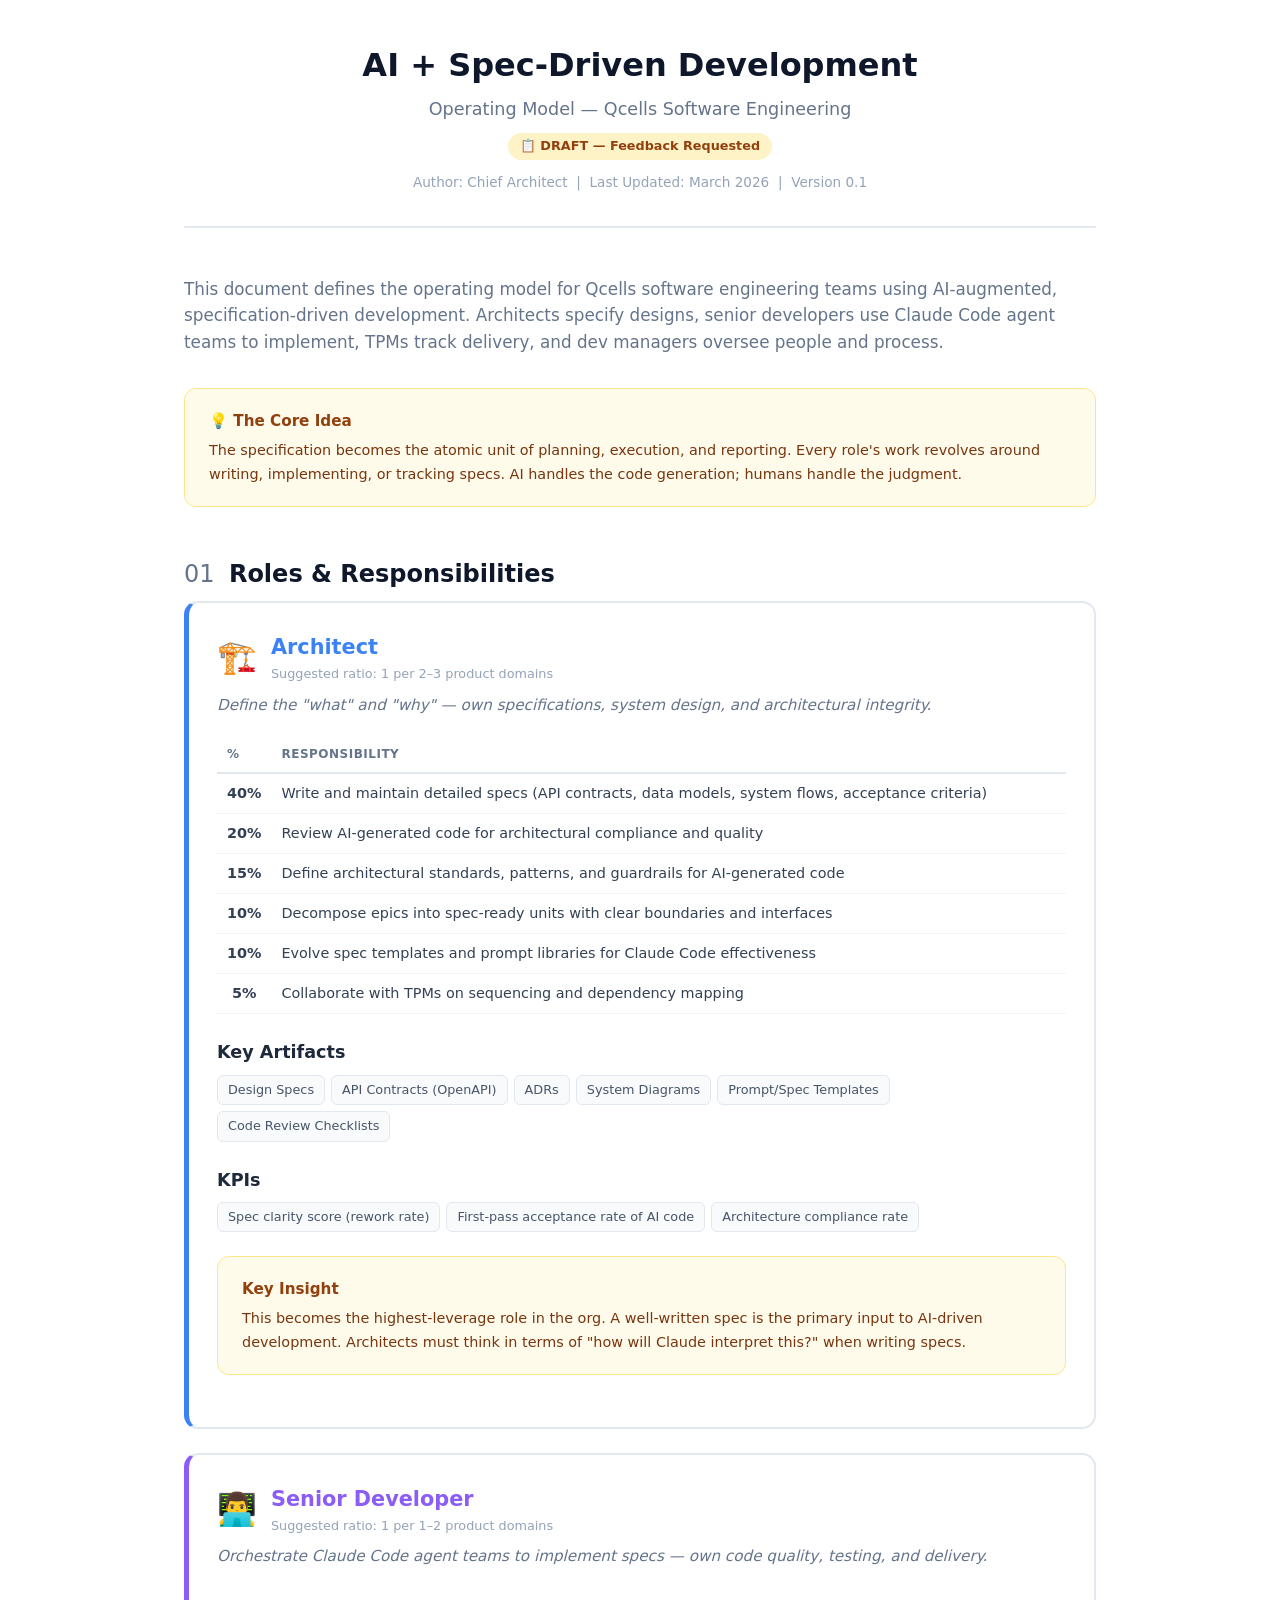
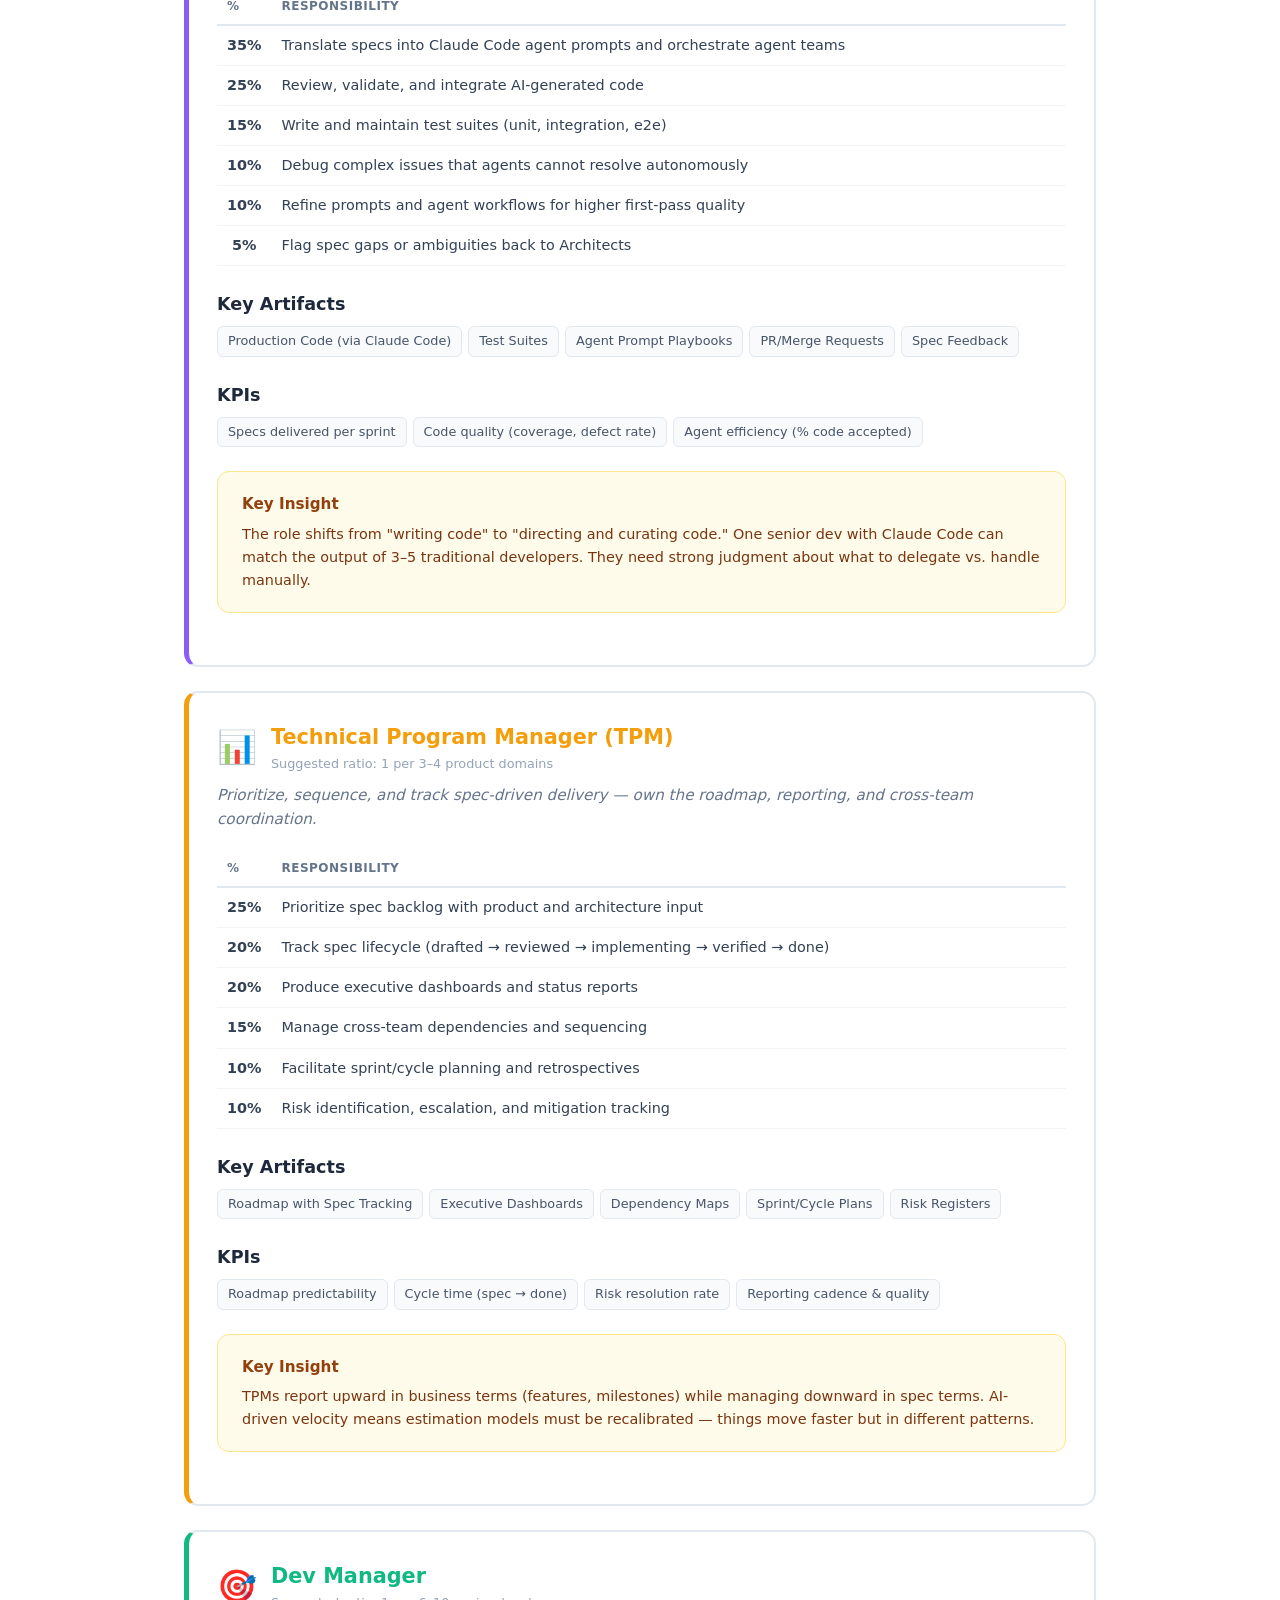
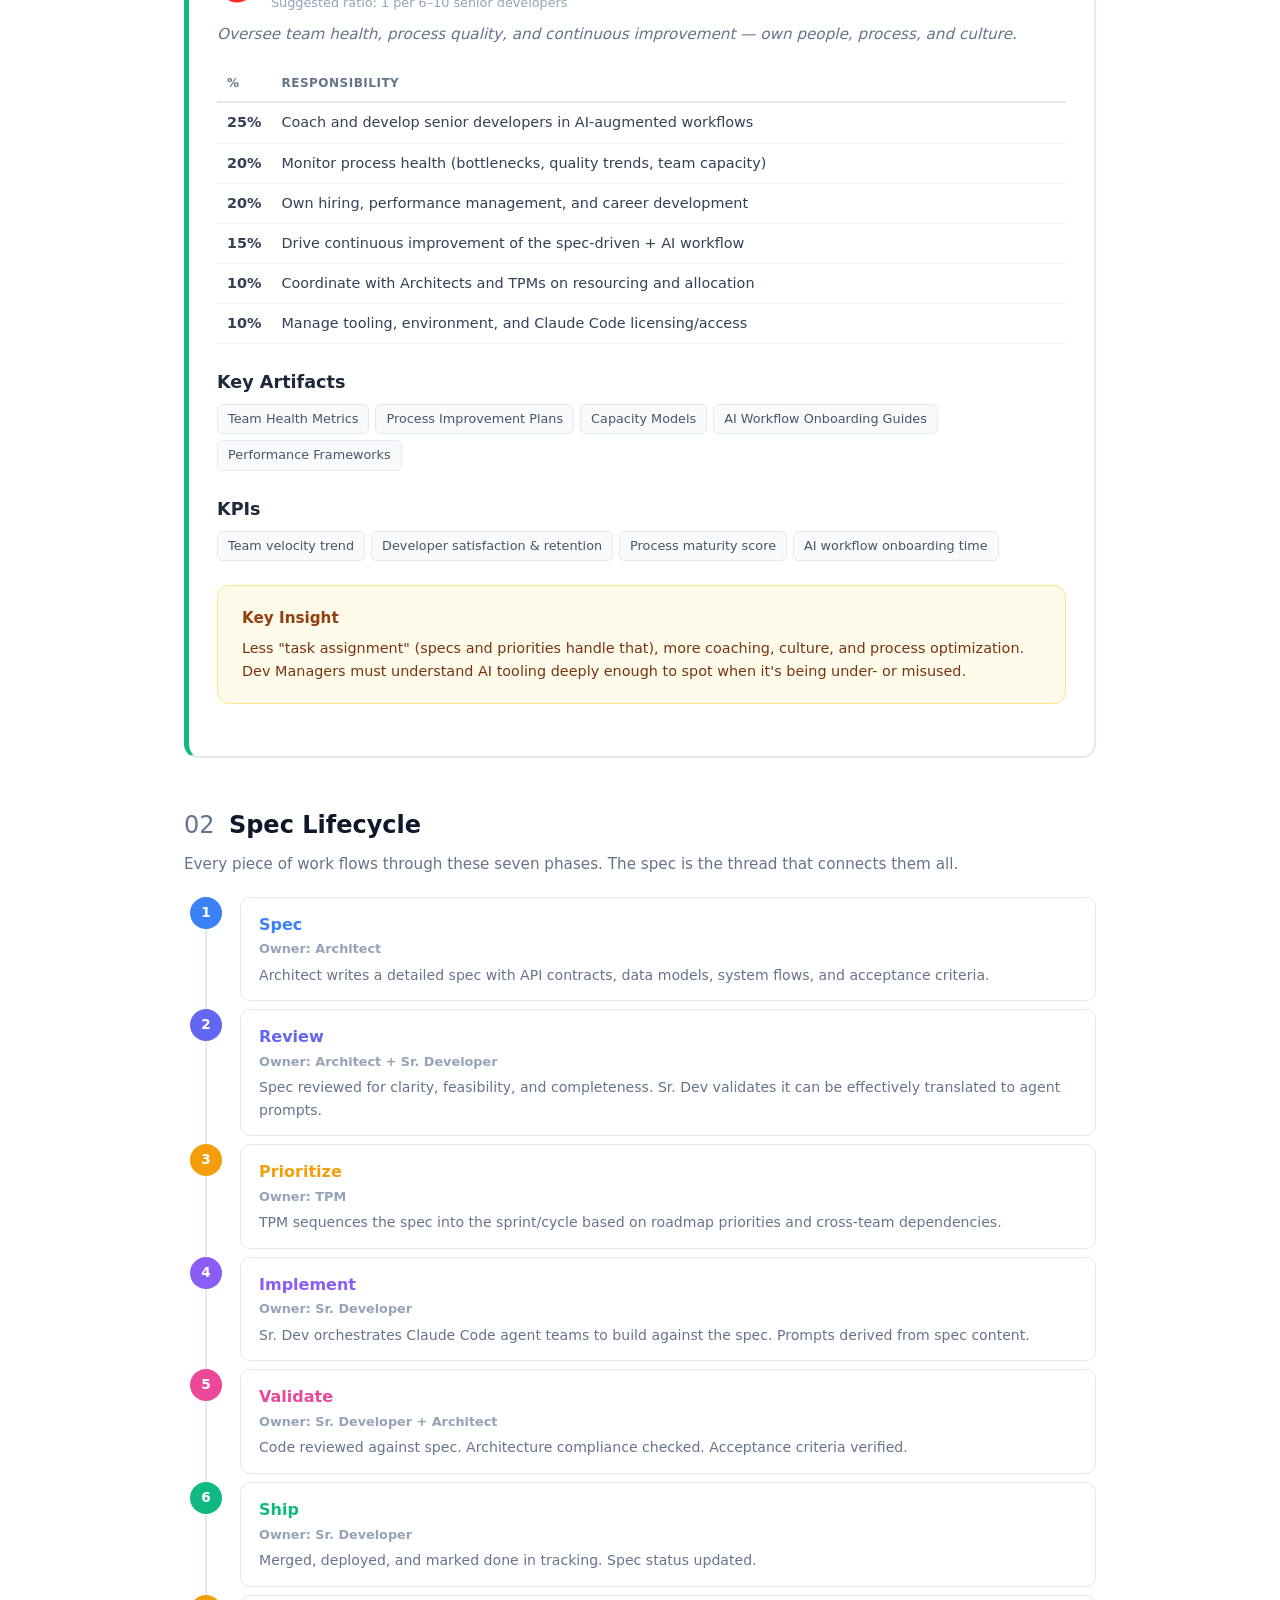
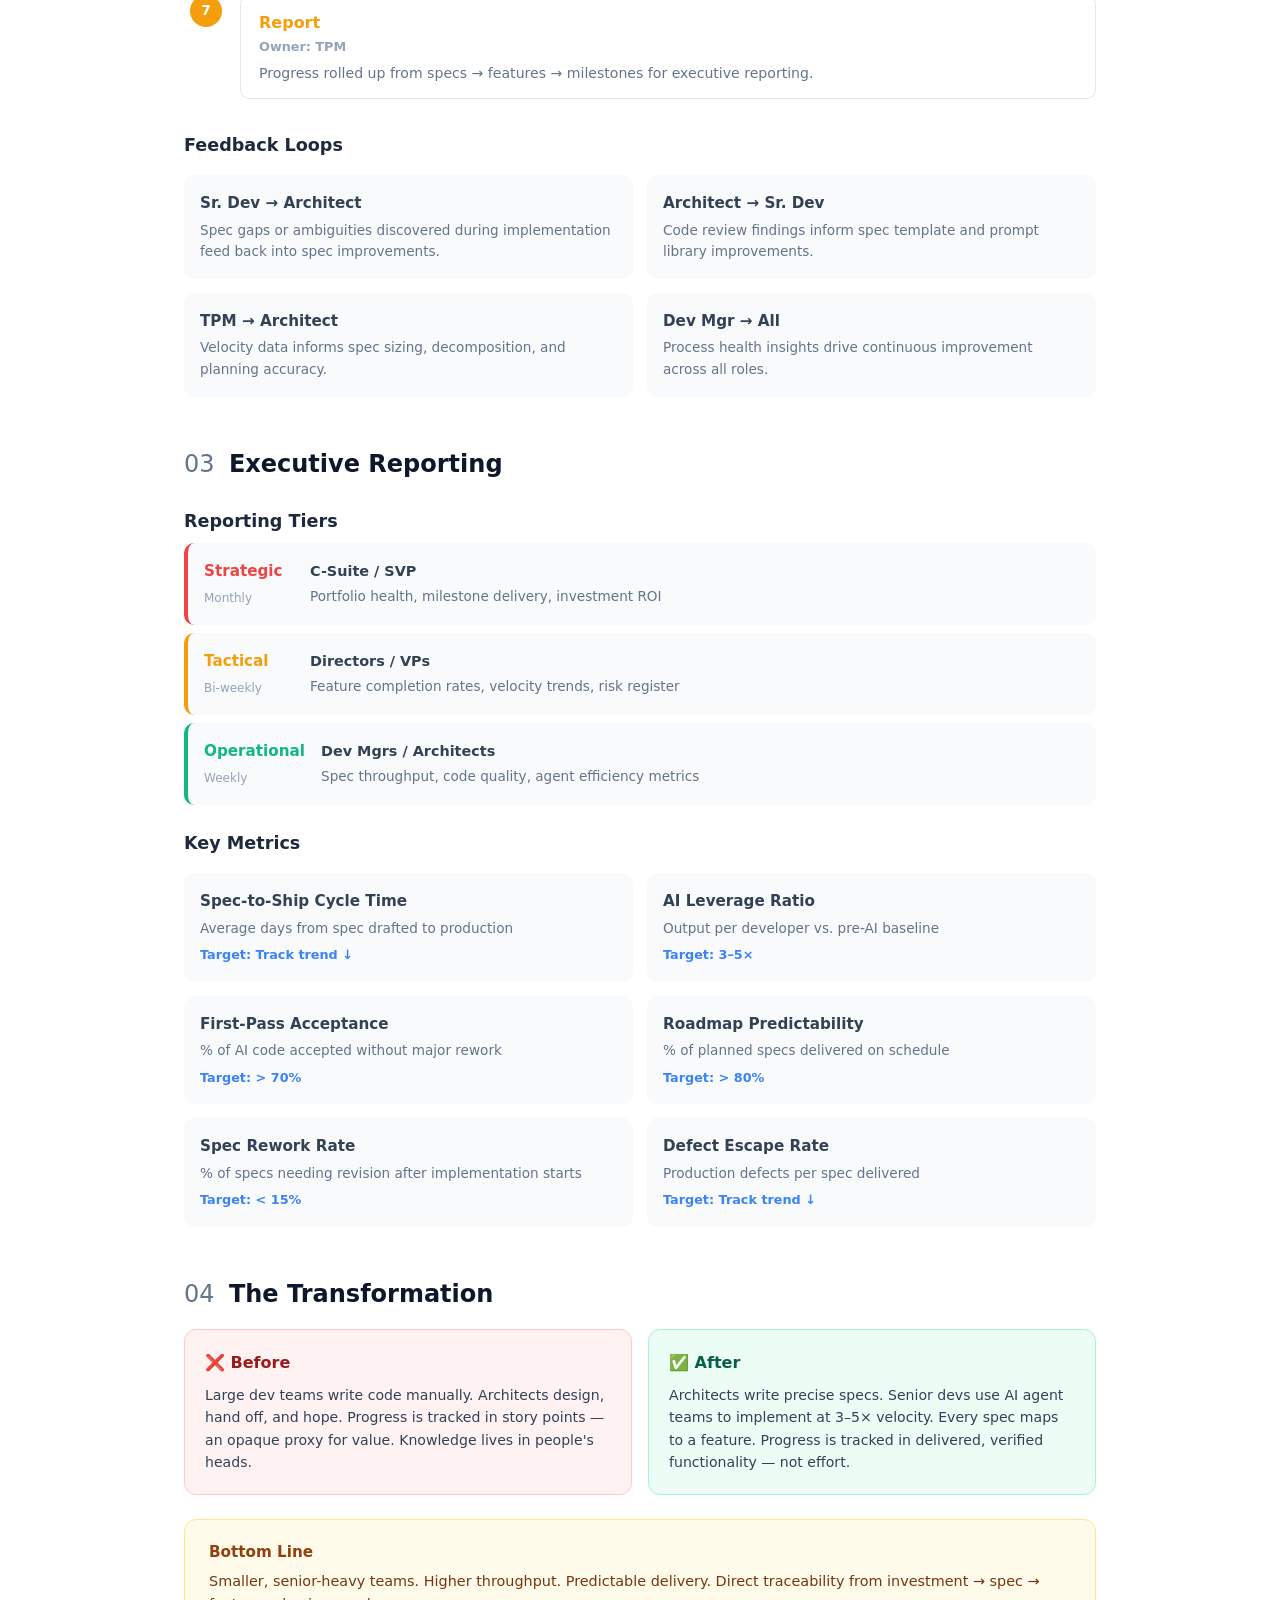
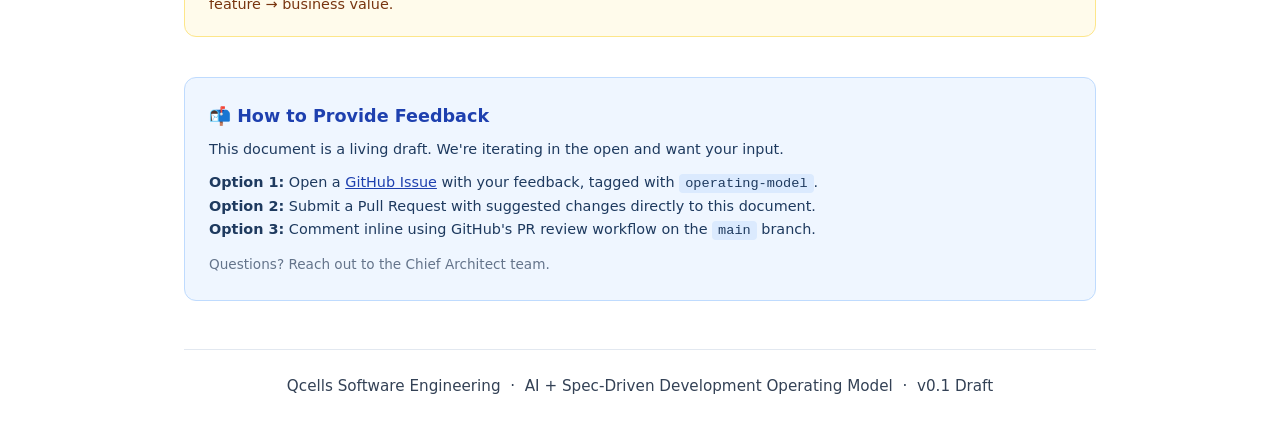
==== index.html @ 0888294c "Initial commit: AI + Spec-Driven Development operating model Add the complete SDD operating model fo" ====
<!DOCTYPE html>
<html lang="en">
<head>
<meta charset="UTF-8">
<meta name="viewport" content="width=device-width, initial-scale=1.0">
<title>AI + Spec-Driven Development Operating Model — Qcells</title>
<style>
  :root { --blue: #3B82F6; --purple: #8B5CF6; --amber: #F59E0B; --green: #10B981; --slate: #1E293B; --muted: #64748B; --light: #F8FAFC; --border: #E2E8F0; }
  * { margin: 0; padding: 0; box-sizing: border-box; }
  body { font-family: system-ui, -apple-system, 'Segoe UI', sans-serif; color: var(--slate); background: #fff; line-height: 1.6; }
  .container { max-width: 960px; margin: 0 auto; padding: 40px 24px; }
  header { text-align: center; margin-bottom: 48px; padding-bottom: 32px; border-bottom: 2px solid var(--border); }
  header h1 { font-size: 2rem; font-weight: 800; color: #0F172A; margin-bottom: 4px; }
  header .subtitle { font-size: 1.1rem; color: var(--muted); }
  header .meta { font-size: 0.85rem; color: #94A3B8; margin-top: 12px; }
  .status-badge { display: inline-block; background: #FEF3C7; color: #92400E; font-weight: 600; font-size: 0.8rem; padding: 3px 12px; border-radius: 20px; margin-top: 10px; }
  h2 { font-size: 1.5rem; font-weight: 700; color: #0F172A; margin: 48px 0 8px; }
  h2 .num { color: var(--muted); font-weight: 400; margin-right: 6px; }
  h3 { font-size: 1.1rem; font-weight: 700; margin: 24px 0 8px; }
  p, li { font-size: 0.95rem; color: #334155; }
  .lead { font-size: 1.05rem; color: var(--muted); margin-bottom: 32px; }
  .callout { background: #FFFBEB; border: 1px solid #FDE68A; border-radius: 12px; padding: 20px 24px; margin: 24px 0; }
  .callout h4 { color: #92400E; font-size: 0.95rem; margin-bottom: 6px; }
  .callout p { color: #78350F; font-size: 0.9rem; }

  /* Role Cards */
  .role-card { border: 2px solid var(--border); border-radius: 14px; padding: 28px; margin-bottom: 24px; transition: border-color 0.2s; }
  .role-card:hover { border-color: #CBD5E1; }
  .role-header { display: flex; align-items: center; gap: 14px; margin-bottom: 6px; }
  .role-icon { font-size: 2rem; }
  .role-title { font-size: 1.3rem; font-weight: 700; }
  .role-ratio { font-size: 0.8rem; color: #94A3B8; }
  .role-mission { font-style: italic; color: var(--muted); margin: 8px 0 20px; font-size: 0.95rem; }
  .role-card.architect { border-left: 5px solid var(--blue); }
  .role-card.architect .role-title { color: var(--blue); }
  .role-card.srdev { border-left: 5px solid var(--purple); }
  .role-card.srdev .role-title { color: var(--purple); }
  .role-card.tpm { border-left: 5px solid var(--amber); }
  .role-card.tpm .role-title { color: var(--amber); }
  .role-card.devmgr { border-left: 5px solid var(--green); }
  .role-card.devmgr .role-title { color: var(--green); }

  /* Allocation Table */
  table { width: 100%; border-collapse: collapse; margin: 12px 0 20px; font-size: 0.9rem; }
  th { text-align: left; font-weight: 700; color: var(--muted); text-transform: uppercase; font-size: 0.75rem; letter-spacing: 0.5px; padding: 8px 10px; border-bottom: 2px solid var(--border); }
  td { padding: 8px 10px; border-bottom: 1px solid #F1F5F9; color: #334155; }
  td:first-child { font-weight: 600; width: 50px; text-align: center; }
  .bar-cell { position: relative; }
  .bar { height: 6px; border-radius: 3px; position: absolute; bottom: 6px; left: 10px; opacity: 0.25; }
  .architect .bar { background: var(--blue); }
  .srdev .bar { background: var(--purple); }
  .tpm .bar { background: var(--amber); }
  .devmgr .bar { background: var(--green); }

  /* Tags */
  .tags { display: flex; flex-wrap: wrap; gap: 6px; margin: 8px 0; }
  .tag { background: var(--light); border: 1px solid var(--border); border-radius: 6px; padding: 4px 10px; font-size: 0.8rem; color: #475569; }

  /* Lifecycle */
  .lifecycle { display: flex; flex-direction: column; gap: 0; margin: 20px 0; }
  .phase { display: flex; align-items: stretch; }
  .phase-num { width: 44px; display: flex; flex-direction: column; align-items: center; }
  .phase-dot { width: 32px; height: 32px; border-radius: 50%; color: #fff; display: flex; align-items: center; justify-content: center; font-weight: 700; font-size: 0.85rem; flex-shrink: 0; }
  .phase-line { width: 2px; flex: 1; background: var(--border); }
  .phase-content { flex: 1; border: 1px solid var(--border); border-radius: 10px; padding: 14px 18px; margin: 0 0 8px 12px; }
  .phase-content h4 { font-size: 1rem; font-weight: 700; margin-bottom: 2px; }
  .phase-content .owner { font-size: 0.8rem; color: #94A3B8; font-weight: 600; }
  .phase-content p { font-size: 0.88rem; color: var(--muted); margin-top: 4px; }

  /* Exec Metrics */
  .metrics-grid { display: grid; grid-template-columns: 1fr 1fr; gap: 14px; margin: 16px 0; }
  .metric-card { background: var(--light); border-radius: 10px; padding: 16px; }
  .metric-card h4 { font-size: 0.95rem; font-weight: 700; color: #334155; margin-bottom: 4px; }
  .metric-card p { font-size: 0.85rem; color: var(--muted); }
  .metric-card .target { font-size: 0.8rem; font-weight: 600; color: var(--blue); margin-top: 6px; }

  /* Reporting Tiers */
  .tier { display: flex; align-items: center; gap: 16px; padding: 16px; border-radius: 10px; background: var(--light); margin-bottom: 8px; }
  .tier-label { min-width: 90px; }
  .tier-label strong { display: block; font-size: 0.95rem; }
  .tier-label span { font-size: 0.75rem; color: #94A3B8; }
  .tier-desc { flex: 1; }
  .tier-desc strong { font-size: 0.9rem; color: #334155; display: block; }
  .tier-desc span { font-size: 0.85rem; color: var(--muted); }
  .tier.strategic { border-left: 4px solid #EF4444; }
  .tier.strategic .tier-label strong { color: #EF4444; }
  .tier.tactical { border-left: 4px solid var(--amber); }
  .tier.tactical .tier-label strong { color: var(--amber); }
  .tier.operational { border-left: 4px solid var(--green); }
  .tier.operational .tier-label strong { color: var(--green); }

  /* Before/After */
  .comparison { display: grid; grid-template-columns: 1fr 1fr; gap: 16px; margin: 16px 0; }
  .compare-box { border-radius: 12px; padding: 20px; }
  .compare-box.before { background: #FEF2F2; border: 1px solid #FECACA; }
  .compare-box.before h4 { color: #991B1B; }
  .compare-box.after { background: #ECFDF5; border: 1px solid #A7F3D0; }
  .compare-box.after h4 { color: #065F46; }
  .compare-box h4 { font-size: 1rem; margin-bottom: 8px; }
  .compare-box p { font-size: 0.88rem; }

  /* Feedback Section */
  .feedback-section { background: #EFF6FF; border: 1px solid #BFDBFE; border-radius: 12px; padding: 24px; margin: 40px 0 0; }
  .feedback-section h3 { color: #1E40AF; margin: 0 0 8px; }
  .feedback-section p { color: #1E3A5F; font-size: 0.9rem; }
  .feedback-section code { background: #DBEAFE; padding: 2px 6px; border-radius: 4px; font-size: 0.85rem; }

  footer { text-align: center; margin-top: 48px; padding-top: 24px; border-top: 1px solid var(--border); color: #94A3B8; font-size: 0.8rem; }

  @media (max-width: 640px) {
    .metrics-grid, .comparison { grid-template-columns: 1fr; }
    header h1 { font-size: 1.5rem; }
  }
</style>
</head>
<body>
<div class="container">

<header>
  <h1>AI + Spec-Driven Development</h1>
  <div class="subtitle">Operating Model — Qcells Software Engineering</div>
  <div class="status-badge">📋 DRAFT — Feedback Requested</div>
  <div class="meta">Author: Chief Architect &nbsp;|&nbsp; Last Updated: March 2026 &nbsp;|&nbsp; Version 0.1</div>
</header>

<p class="lead">This document defines the operating model for Qcells software engineering teams using AI-augmented, specification-driven development. Architects specify designs, senior developers use Claude Code agent teams to implement, TPMs track delivery, and dev managers oversee people and process.</p>

<div class="callout">
  <h4>💡 The Core Idea</h4>
  <p>The specification becomes the atomic unit of planning, execution, and reporting. Every role's work revolves around writing, implementing, or tracking specs. AI handles the code generation; humans handle the judgment.</p>
</div>

<!-- ============ ROLES ============ -->
<h2><span class="num">01</span> Roles & Responsibilities</h2>

<div class="role-card architect">
  <div class="role-header">
    <span class="role-icon">🏗️</span>
    <div><div class="role-title">Architect</div><div class="role-ratio">Suggested ratio: 1 per 2–3 product domains</div></div>
  </div>
  <div class="role-mission">Define the "what" and "why" — own specifications, system design, and architectural integrity.</div>
  <table>
    <thead><tr><th>%</th><th>Responsibility</th></tr></thead>
    <tbody>
      <tr><td>40%</td><td>Write and maintain detailed specs (API contracts, data models, system flows, acceptance criteria)</td></tr>
      <tr><td>20%</td><td>Review AI-generated code for architectural compliance and quality</td></tr>
      <tr><td>15%</td><td>Define architectural standards, patterns, and guardrails for AI-generated code</td></tr>
      <tr><td>10%</td><td>Decompose epics into spec-ready units with clear boundaries and interfaces</td></tr>
      <tr><td>10%</td><td>Evolve spec templates and prompt libraries for Claude Code effectiveness</td></tr>
      <tr><td>5%</td><td>Collaborate with TPMs on sequencing and dependency mapping</td></tr>
    </tbody>
  </table>
  <h3>Key Artifacts</h3>
  <div class="tags">
    <span class="tag">Design Specs</span><span class="tag">API Contracts (OpenAPI)</span><span class="tag">ADRs</span><span class="tag">System Diagrams</span><span class="tag">Prompt/Spec Templates</span><span class="tag">Code Review Checklists</span>
  </div>
  <h3>KPIs</h3>
  <div class="tags">
    <span class="tag">Spec clarity score (rework rate)</span><span class="tag">First-pass acceptance rate of AI code</span><span class="tag">Architecture compliance rate</span>
  </div>
  <div class="callout">
    <h4>Key Insight</h4>
    <p>This becomes the highest-leverage role in the org. A well-written spec is the primary input to AI-driven development. Architects must think in terms of "how will Claude interpret this?" when writing specs.</p>
  </div>
</div>

<div class="role-card srdev">
  <div class="role-header">
    <span class="role-icon">👨‍💻</span>
    <div><div class="role-title">Senior Developer</div><div class="role-ratio">Suggested ratio: 1 per 1–2 product domains</div></div>
  </div>
  <div class="role-mission">Orchestrate Claude Code agent teams to implement specs — own code quality, testing, and delivery.</div>
  <table>
    <thead><tr><th>%</th><th>Responsibility</th></tr></thead>
    <tbody>
      <tr><td>35%</td><td>Translate specs into Claude Code agent prompts and orchestrate agent teams</td></tr>
      <tr><td>25%</td><td>Review, validate, and integrate AI-generated code</td></tr>
      <tr><td>15%</td><td>Write and maintain test suites (unit, integration, e2e)</td></tr>
      <tr><td>10%</td><td>Debug complex issues that agents cannot resolve autonomously</td></tr>
      <tr><td>10%</td><td>Refine prompts and agent workflows for higher first-pass quality</td></tr>
      <tr><td>5%</td><td>Flag spec gaps or ambiguities back to Architects</td></tr>
    </tbody>
  </table>
  <h3>Key Artifacts</h3>
  <div class="tags">
    <span class="tag">Production Code (via Claude Code)</span><span class="tag">Test Suites</span><span class="tag">Agent Prompt Playbooks</span><span class="tag">PR/Merge Requests</span><span class="tag">Spec Feedback</span>
  </div>
  <h3>KPIs</h3>
  <div class="tags">
    <span class="tag">Specs delivered per sprint</span><span class="tag">Code quality (coverage, defect rate)</span><span class="tag">Agent efficiency (% code accepted)</span>
  </div>
  <div class="callout">
    <h4>Key Insight</h4>
    <p>The role shifts from "writing code" to "directing and curating code." One senior dev with Claude Code can match the output of 3–5 traditional developers. They need strong judgment about what to delegate vs. handle manually.</p>
  </div>
</div>

<div class="role-card tpm">
  <div class="role-header">
    <span class="role-icon">📊</span>
    <div><div class="role-title">Technical Program Manager (TPM)</div><div class="role-ratio">Suggested ratio: 1 per 3–4 product domains</div></div>
  </div>
  <div class="role-mission">Prioritize, sequence, and track spec-driven delivery — own the roadmap, reporting, and cross-team coordination.</div>
  <table>
    <thead><tr><th>%</th><th>Responsibility</th></tr></thead>
    <tbody>
      <tr><td>25%</td><td>Prioritize spec backlog with product and architecture input</td></tr>
      <tr><td>20%</td><td>Track spec lifecycle (drafted → reviewed → implementing → verified → done)</td></tr>
      <tr><td>20%</td><td>Produce executive dashboards and status reports</td></tr>
      <tr><td>15%</td><td>Manage cross-team dependencies and sequencing</td></tr>
      <tr><td>10%</td><td>Facilitate sprint/cycle planning and retrospectives</td></tr>
      <tr><td>10%</td><td>Risk identification, escalation, and mitigation tracking</td></tr>
    </tbody>
  </table>
  <h3>Key Artifacts</h3>
  <div class="tags">
    <span class="tag">Roadmap with Spec Tracking</span><span class="tag">Executive Dashboards</span><span class="tag">Dependency Maps</span><span class="tag">Sprint/Cycle Plans</span><span class="tag">Risk Registers</span>
  </div>
  <h3>KPIs</h3>
  <div class="tags">
    <span class="tag">Roadmap predictability</span><span class="tag">Cycle time (spec → done)</span><span class="tag">Risk resolution rate</span><span class="tag">Reporting cadence & quality</span>
  </div>
  <div class="callout">
    <h4>Key Insight</h4>
    <p>TPMs report upward in business terms (features, milestones) while managing downward in spec terms. AI-driven velocity means estimation models must be recalibrated — things move faster but in different patterns.</p>
  </div>
</div>

<div class="role-card devmgr">
  <div class="role-header">
    <span class="role-icon">🎯</span>
    <div><div class="role-title">Dev Manager</div><div class="role-ratio">Suggested ratio: 1 per 6–10 senior developers</div></div>
  </div>
  <div class="role-mission">Oversee team health, process quality, and continuous improvement — own people, process, and culture.</div>
  <table>
    <thead><tr><th>%</th><th>Responsibility</th></tr></thead>
    <tbody>
      <tr><td>25%</td><td>Coach and develop senior developers in AI-augmented workflows</td></tr>
      <tr><td>20%</td><td>Monitor process health (bottlenecks, quality trends, team capacity)</td></tr>
      <tr><td>20%</td><td>Own hiring, performance management, and career development</td></tr>
      <tr><td>15%</td><td>Drive continuous improvement of the spec-driven + AI workflow</td></tr>
      <tr><td>10%</td><td>Coordinate with Architects and TPMs on resourcing and allocation</td></tr>
      <tr><td>10%</td><td>Manage tooling, environment, and Claude Code licensing/access</td></tr>
    </tbody>
  </table>
  <h3>Key Artifacts</h3>
  <div class="tags">
    <span class="tag">Team Health Metrics</span><span class="tag">Process Improvement Plans</span><span class="tag">Capacity Models</span><span class="tag">AI Workflow Onboarding Guides</span><span class="tag">Performance Frameworks</span>
  </div>
  <h3>KPIs</h3>
  <div class="tags">
    <span class="tag">Team velocity trend</span><span class="tag">Developer satisfaction & retention</span><span class="tag">Process maturity score</span><span class="tag">AI workflow onboarding time</span>
  </div>
  <div class="callout">
    <h4>Key Insight</h4>
    <p>Less "task assignment" (specs and priorities handle that), more coaching, culture, and process optimization. Dev Managers must understand AI tooling deeply enough to spot when it's being under- or misused.</p>
  </div>
</div>

<!-- ============ LIFECYCLE ============ -->
<h2><span class="num">02</span> Spec Lifecycle</h2>
<p style="color: var(--muted); margin-bottom: 20px;">Every piece of work flows through these seven phases. The spec is the thread that connects them all.</p>

<div class="lifecycle">
  <div class="phase">
    <div class="phase-num"><div class="phase-dot" style="background:var(--blue)">1</div><div class="phase-line"></div></div>
    <div class="phase-content"><h4 style="color:var(--blue)">Spec</h4><div class="owner">Owner: Architect</div><p>Architect writes a detailed spec with API contracts, data models, system flows, and acceptance criteria.</p></div>
  </div>
  <div class="phase">
    <div class="phase-num"><div class="phase-dot" style="background:#6366F1">2</div><div class="phase-line"></div></div>
    <div class="phase-content"><h4 style="color:#6366F1">Review</h4><div class="owner">Owner: Architect + Sr. Developer</div><p>Spec reviewed for clarity, feasibility, and completeness. Sr. Dev validates it can be effectively translated to agent prompts.</p></div>
  </div>
  <div class="phase">
    <div class="phase-num"><div class="phase-dot" style="background:var(--amber)">3</div><div class="phase-line"></div></div>
    <div class="phase-content"><h4 style="color:var(--amber)">Prioritize</h4><div class="owner">Owner: TPM</div><p>TPM sequences the spec into the sprint/cycle based on roadmap priorities and cross-team dependencies.</p></div>
  </div>
  <div class="phase">
    <div class="phase-num"><div class="phase-dot" style="background:var(--purple)">4</div><div class="phase-line"></div></div>
    <div class="phase-content"><h4 style="color:var(--purple)">Implement</h4><div class="owner">Owner: Sr. Developer</div><p>Sr. Dev orchestrates Claude Code agent teams to build against the spec. Prompts derived from spec content.</p></div>
  </div>
  <div class="phase">
    <div class="phase-num"><div class="phase-dot" style="background:#EC4899">5</div><div class="phase-line"></div></div>
    <div class="phase-content"><h4 style="color:#EC4899">Validate</h4><div class="owner">Owner: Sr. Developer + Architect</div><p>Code reviewed against spec. Architecture compliance checked. Acceptance criteria verified.</p></div>
  </div>
  <div class="phase">
    <div class="phase-num"><div class="phase-dot" style="background:var(--green)">6</div><div class="phase-line"></div></div>
    <div class="phase-content"><h4 style="color:var(--green)">Ship</h4><div class="owner">Owner: Sr. Developer</div><p>Merged, deployed, and marked done in tracking. Spec status updated.</p></div>
  </div>
  <div class="phase">
    <div class="phase-num"><div class="phase-dot" style="background:var(--amber)">7</div></div>
    <div class="phase-content"><h4 style="color:var(--amber)">Report</h4><div class="owner">Owner: TPM</div><p>Progress rolled up from specs → features → milestones for executive reporting.</p></div>
  </div>
</div>

<h3>Feedback Loops</h3>
<div class="metrics-grid">
  <div class="metric-card"><h4>Sr. Dev → Architect</h4><p>Spec gaps or ambiguities discovered during implementation feed back into spec improvements.</p></div>
  <div class="metric-card"><h4>Architect → Sr. Dev</h4><p>Code review findings inform spec template and prompt library improvements.</p></div>
  <div class="metric-card"><h4>TPM → Architect</h4><p>Velocity data informs spec sizing, decomposition, and planning accuracy.</p></div>
  <div class="metric-card"><h4>Dev Mgr → All</h4><p>Process health insights drive continuous improvement across all roles.</p></div>
</div>

<!-- ============ EXEC VIEW ============ -->
<h2><span class="num">03</span> Executive Reporting</h2>

<h3>Reporting Tiers</h3>
<div class="tier strategic"><div class="tier-label"><strong>Strategic</strong><span>Monthly</span></div><div class="tier-desc"><strong>C-Suite / SVP</strong><span>Portfolio health, milestone delivery, investment ROI</span></div></div>
<div class="tier tactical"><div class="tier-label"><strong>Tactical</strong><span>Bi-weekly</span></div><div class="tier-desc"><strong>Directors / VPs</strong><span>Feature completion rates, velocity trends, risk register</span></div></div>
<div class="tier operational"><div class="tier-label"><strong>Operational</strong><span>Weekly</span></div><div class="tier-desc"><strong>Dev Mgrs / Architects</strong><span>Spec throughput, code quality, agent efficiency metrics</span></div></div>

<h3>Key Metrics</h3>
<div class="metrics-grid">
  <div class="metric-card"><h4>Spec-to-Ship Cycle Time</h4><p>Average days from spec drafted to production</p><div class="target">Target: Track trend ↓</div></div>
  <div class="metric-card"><h4>AI Leverage Ratio</h4><p>Output per developer vs. pre-AI baseline</p><div class="target">Target: 3–5×</div></div>
  <div class="metric-card"><h4>First-Pass Acceptance</h4><p>% of AI code accepted without major rework</p><div class="target">Target: > 70%</div></div>
  <div class="metric-card"><h4>Roadmap Predictability</h4><p>% of planned specs delivered on schedule</p><div class="target">Target: > 80%</div></div>
  <div class="metric-card"><h4>Spec Rework Rate</h4><p>% of specs needing revision after implementation starts</p><div class="target">Target: < 15%</div></div>
  <div class="metric-card"><h4>Defect Escape Rate</h4><p>Production defects per spec delivered</p><div class="target">Target: Track trend ↓</div></div>
</div>

<!-- ============ BEFORE/AFTER ============ -->
<h2><span class="num">04</span> The Transformation</h2>

<div class="comparison">
  <div class="compare-box before">
    <h4>❌ Before</h4>
    <p>Large dev teams write code manually. Architects design, hand off, and hope. Progress is tracked in story points — an opaque proxy for value. Knowledge lives in people's heads.</p>
  </div>
  <div class="compare-box after">
    <h4>✅ After</h4>
    <p>Architects write precise specs. Senior devs use AI agent teams to implement at 3–5× velocity. Every spec maps to a feature. Progress is tracked in delivered, verified functionality — not effort.</p>
  </div>
</div>

<div class="callout">
  <h4>Bottom Line</h4>
  <p>Smaller, senior-heavy teams. Higher throughput. Predictable delivery. Direct traceability from investment → spec → feature → business value.</p>
</div>

<!-- ============ FEEDBACK ============ -->
<div class="feedback-section">
  <h3>📬 How to Provide Feedback</h3>
  <p style="margin-bottom: 10px;">This document is a living draft. We're iterating in the open and want your input.</p>
  <p><strong>Option 1:</strong> Open a <a href="#" style="color:#1E40AF;">GitHub Issue</a> with your feedback, tagged with <code>operating-model</code>.</p>
  <p><strong>Option 2:</strong> Submit a Pull Request with suggested changes directly to this document.</p>
  <p><strong>Option 3:</strong> Comment inline using GitHub's PR review workflow on the <code>main</code> branch.</p>
  <p style="margin-top: 12px; font-size: 0.85rem; color: #64748B;">Questions? Reach out to the Chief Architect team.</p>
</div>

<footer>
  <p>Qcells Software Engineering &nbsp;·&nbsp; AI + Spec-Driven Development Operating Model &nbsp;·&nbsp; v0.1 Draft</p>
</footer>

</div>
</body>
</html>
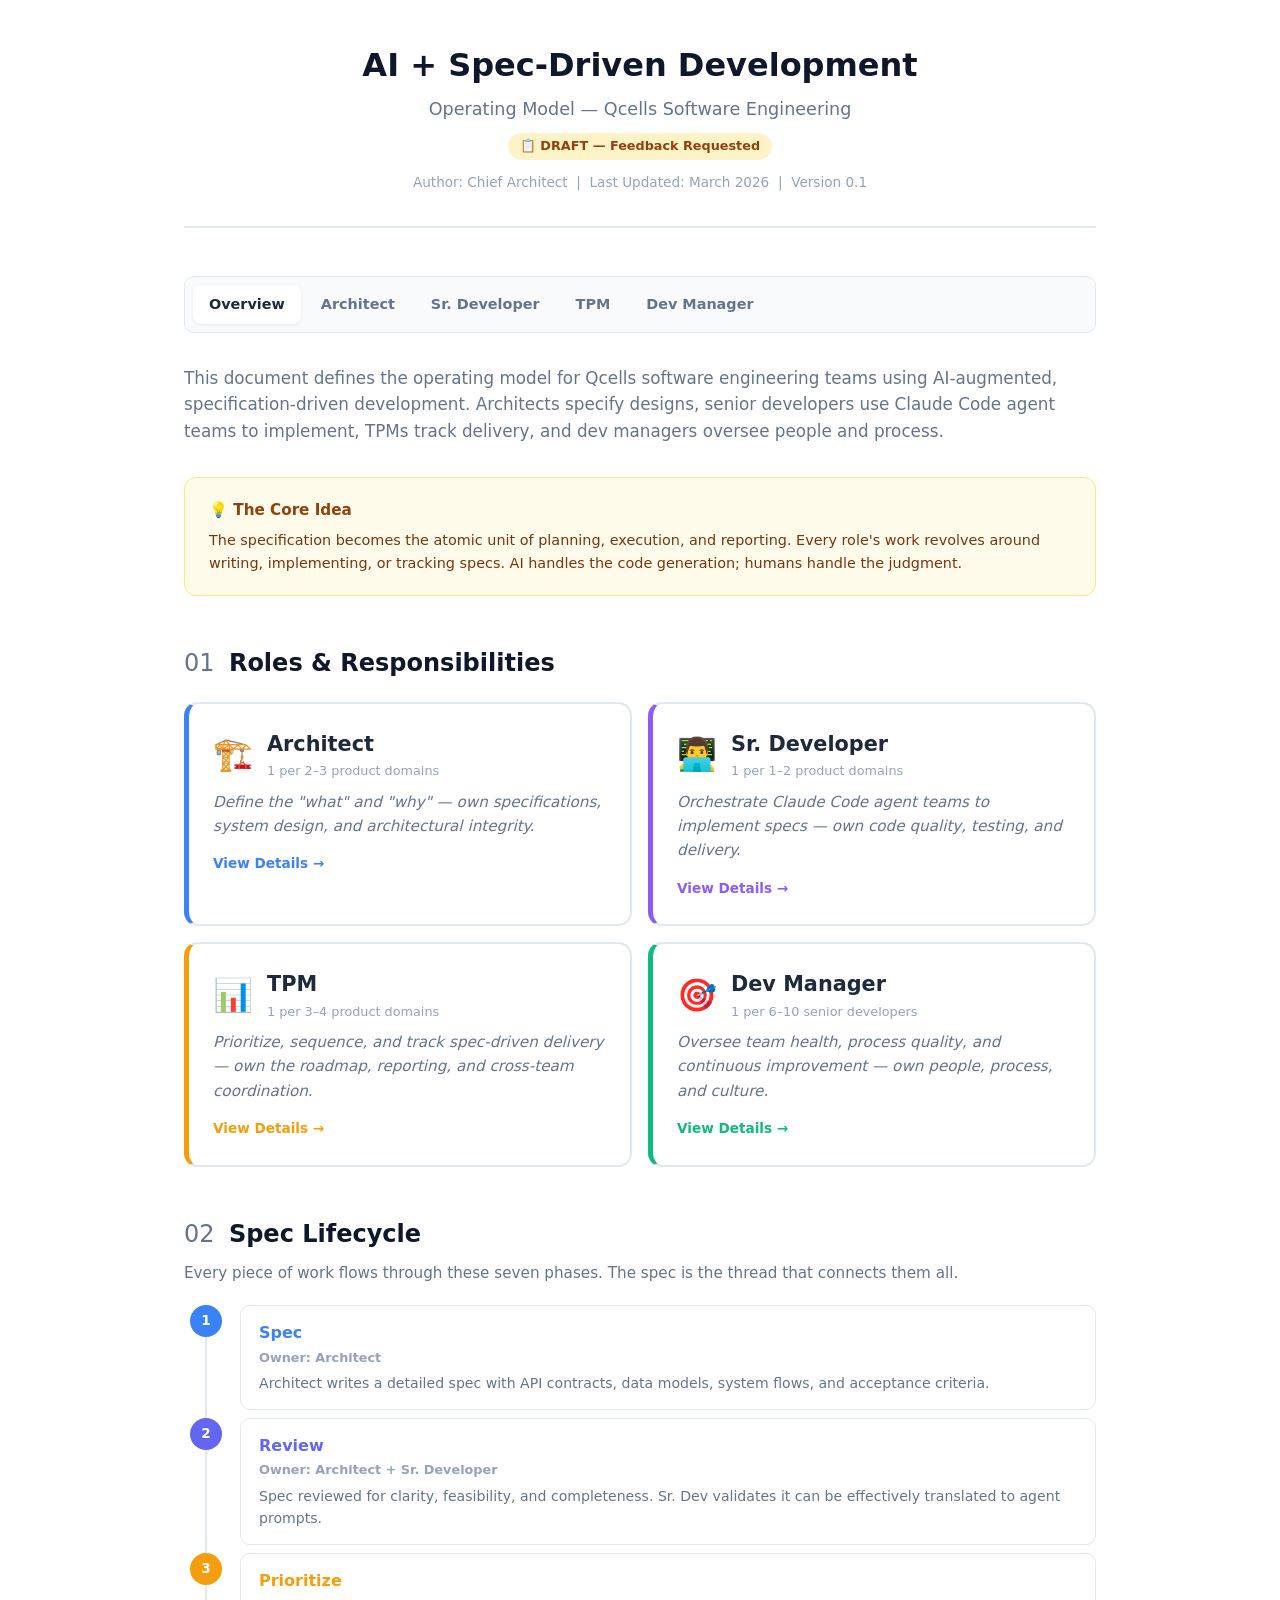
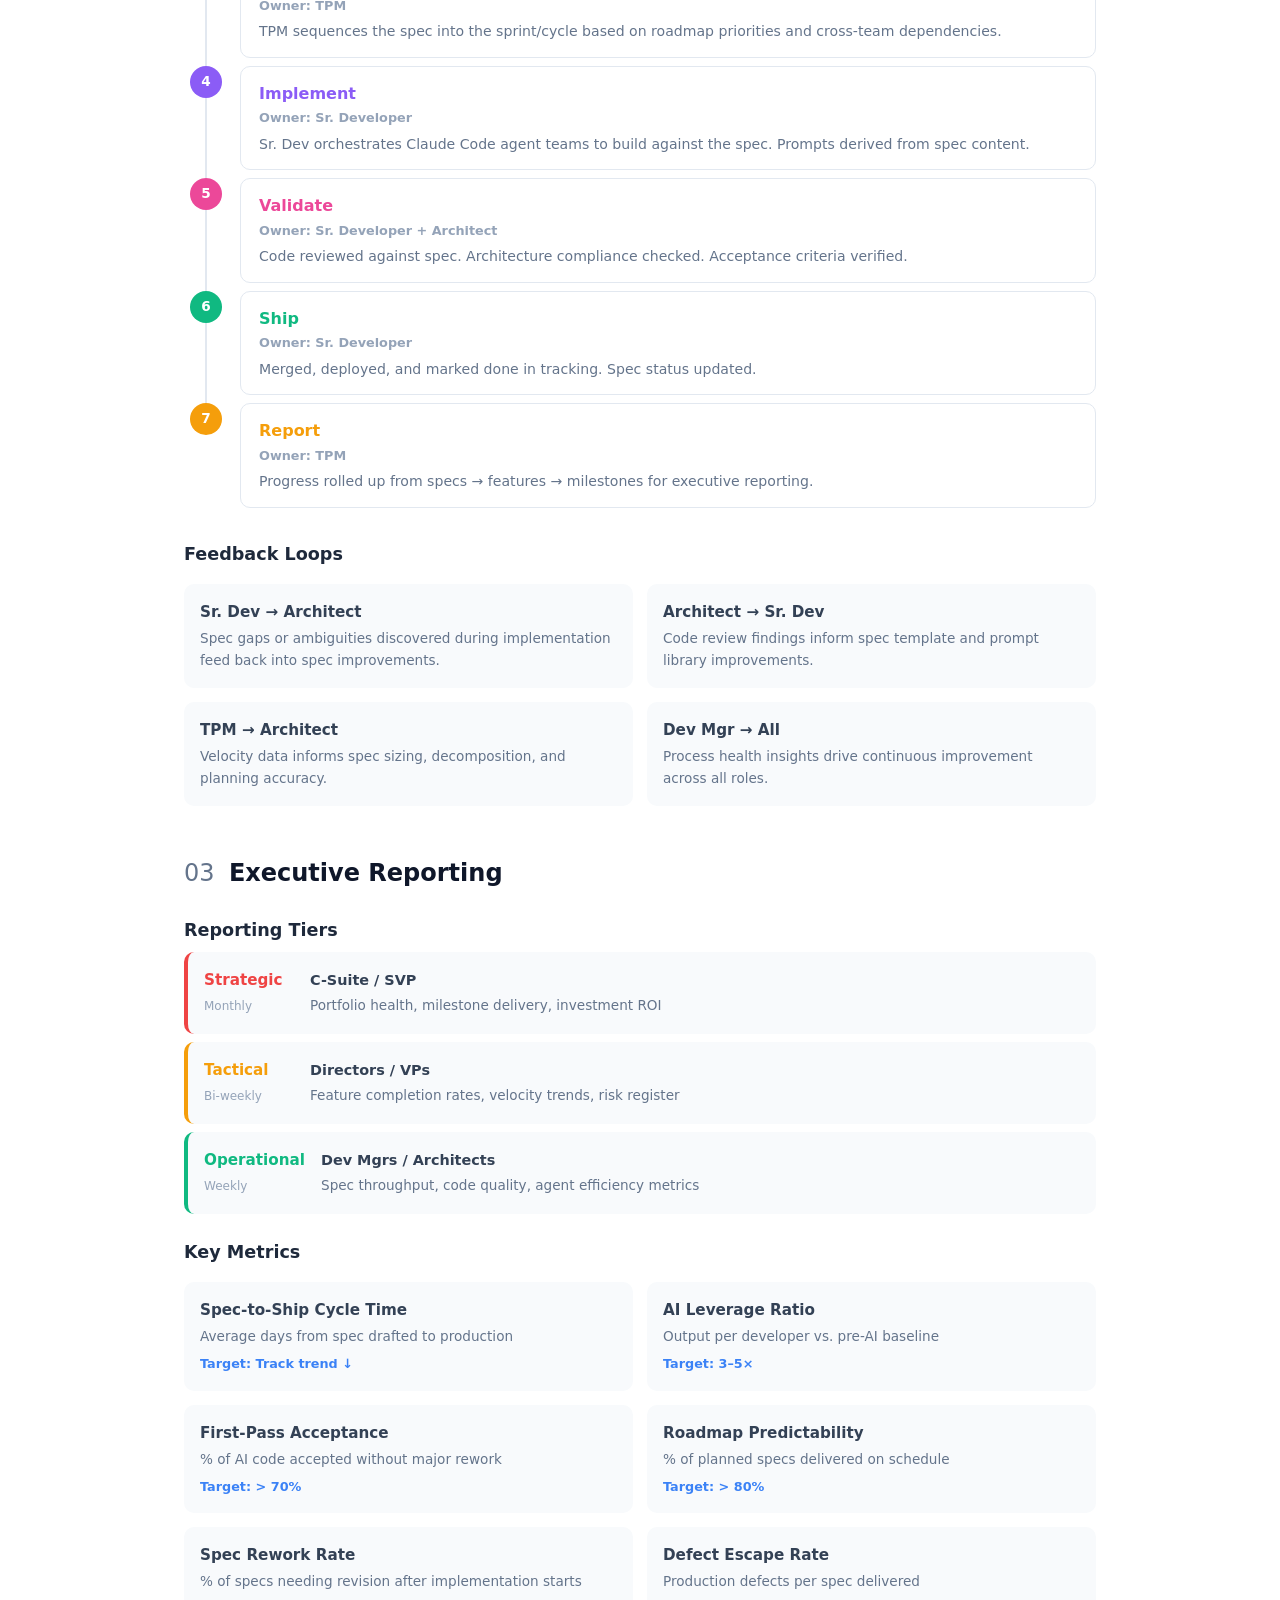
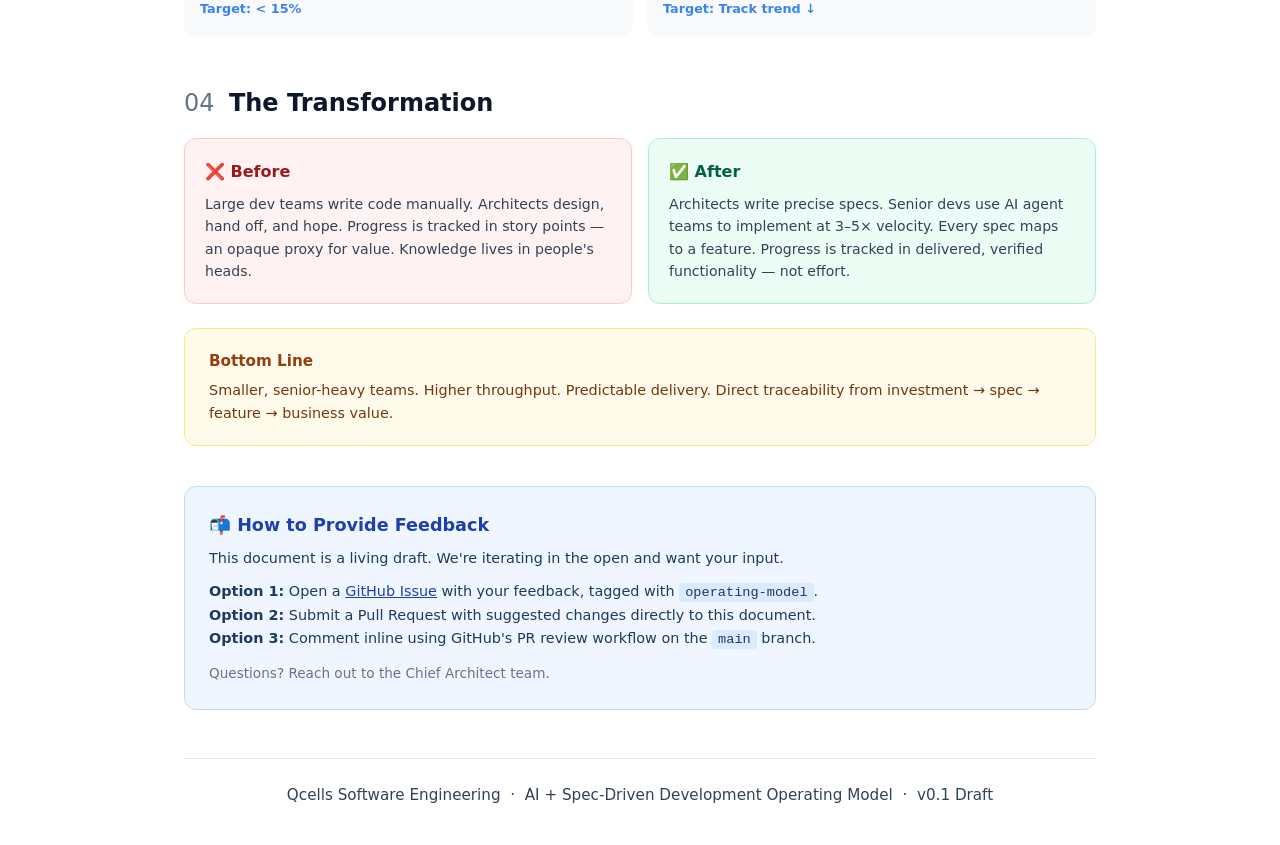
==== commit 60e292a3: "Split single-page site into multi-page navigation Replace the long-scrolling single page with an ove" ====
--- a/index.html
+++ b/index.html
@@ -4,114 +4,7 @@
 <meta charset="UTF-8">
 <meta name="viewport" content="width=device-width, initial-scale=1.0">
 <title>AI + Spec-Driven Development Operating Model — Qcells</title>
-<style>
-  :root { --blue: #3B82F6; --purple: #8B5CF6; --amber: #F59E0B; --green: #10B981; --slate: #1E293B; --muted: #64748B; --light: #F8FAFC; --border: #E2E8F0; }
-  * { margin: 0; padding: 0; box-sizing: border-box; }
-  body { font-family: system-ui, -apple-system, 'Segoe UI', sans-serif; color: var(--slate); background: #fff; line-height: 1.6; }
-  .container { max-width: 960px; margin: 0 auto; padding: 40px 24px; }
-  header { text-align: center; margin-bottom: 48px; padding-bottom: 32px; border-bottom: 2px solid var(--border); }
-  header h1 { font-size: 2rem; font-weight: 800; color: #0F172A; margin-bottom: 4px; }
-  header .subtitle { font-size: 1.1rem; color: var(--muted); }
-  header .meta { font-size: 0.85rem; color: #94A3B8; margin-top: 12px; }
-  .status-badge { display: inline-block; background: #FEF3C7; color: #92400E; font-weight: 600; font-size: 0.8rem; padding: 3px 12px; border-radius: 20px; margin-top: 10px; }
-  h2 { font-size: 1.5rem; font-weight: 700; color: #0F172A; margin: 48px 0 8px; }
-  h2 .num { color: var(--muted); font-weight: 400; margin-right: 6px; }
-  h3 { font-size: 1.1rem; font-weight: 700; margin: 24px 0 8px; }
-  p, li { font-size: 0.95rem; color: #334155; }
-  .lead { font-size: 1.05rem; color: var(--muted); margin-bottom: 32px; }
-  .callout { background: #FFFBEB; border: 1px solid #FDE68A; border-radius: 12px; padding: 20px 24px; margin: 24px 0; }
-  .callout h4 { color: #92400E; font-size: 0.95rem; margin-bottom: 6px; }
-  .callout p { color: #78350F; font-size: 0.9rem; }
-
-  /* Role Cards */
-  .role-card { border: 2px solid var(--border); border-radius: 14px; padding: 28px; margin-bottom: 24px; transition: border-color 0.2s; }
-  .role-card:hover { border-color: #CBD5E1; }
-  .role-header { display: flex; align-items: center; gap: 14px; margin-bottom: 6px; }
-  .role-icon { font-size: 2rem; }
-  .role-title { font-size: 1.3rem; font-weight: 700; }
-  .role-ratio { font-size: 0.8rem; color: #94A3B8; }
-  .role-mission { font-style: italic; color: var(--muted); margin: 8px 0 20px; font-size: 0.95rem; }
-  .role-card.architect { border-left: 5px solid var(--blue); }
-  .role-card.architect .role-title { color: var(--blue); }
-  .role-card.srdev { border-left: 5px solid var(--purple); }
-  .role-card.srdev .role-title { color: var(--purple); }
-  .role-card.tpm { border-left: 5px solid var(--amber); }
-  .role-card.tpm .role-title { color: var(--amber); }
-  .role-card.devmgr { border-left: 5px solid var(--green); }
-  .role-card.devmgr .role-title { color: var(--green); }
-
-  /* Allocation Table */
-  table { width: 100%; border-collapse: collapse; margin: 12px 0 20px; font-size: 0.9rem; }
-  th { text-align: left; font-weight: 700; color: var(--muted); text-transform: uppercase; font-size: 0.75rem; letter-spacing: 0.5px; padding: 8px 10px; border-bottom: 2px solid var(--border); }
-  td { padding: 8px 10px; border-bottom: 1px solid #F1F5F9; color: #334155; }
-  td:first-child { font-weight: 600; width: 50px; text-align: center; }
-  .bar-cell { position: relative; }
-  .bar { height: 6px; border-radius: 3px; position: absolute; bottom: 6px; left: 10px; opacity: 0.25; }
-  .architect .bar { background: var(--blue); }
-  .srdev .bar { background: var(--purple); }
-  .tpm .bar { background: var(--amber); }
-  .devmgr .bar { background: var(--green); }
-
-  /* Tags */
-  .tags { display: flex; flex-wrap: wrap; gap: 6px; margin: 8px 0; }
-  .tag { background: var(--light); border: 1px solid var(--border); border-radius: 6px; padding: 4px 10px; font-size: 0.8rem; color: #475569; }
-
-  /* Lifecycle */
-  .lifecycle { display: flex; flex-direction: column; gap: 0; margin: 20px 0; }
-  .phase { display: flex; align-items: stretch; }
-  .phase-num { width: 44px; display: flex; flex-direction: column; align-items: center; }
-  .phase-dot { width: 32px; height: 32px; border-radius: 50%; color: #fff; display: flex; align-items: center; justify-content: center; font-weight: 700; font-size: 0.85rem; flex-shrink: 0; }
-  .phase-line { width: 2px; flex: 1; background: var(--border); }
-  .phase-content { flex: 1; border: 1px solid var(--border); border-radius: 10px; padding: 14px 18px; margin: 0 0 8px 12px; }
-  .phase-content h4 { font-size: 1rem; font-weight: 700; margin-bottom: 2px; }
-  .phase-content .owner { font-size: 0.8rem; color: #94A3B8; font-weight: 600; }
-  .phase-content p { font-size: 0.88rem; color: var(--muted); margin-top: 4px; }
-
-  /* Exec Metrics */
-  .metrics-grid { display: grid; grid-template-columns: 1fr 1fr; gap: 14px; margin: 16px 0; }
-  .metric-card { background: var(--light); border-radius: 10px; padding: 16px; }
-  .metric-card h4 { font-size: 0.95rem; font-weight: 700; color: #334155; margin-bottom: 4px; }
-  .metric-card p { font-size: 0.85rem; color: var(--muted); }
-  .metric-card .target { font-size: 0.8rem; font-weight: 600; color: var(--blue); margin-top: 6px; }
-
-  /* Reporting Tiers */
-  .tier { display: flex; align-items: center; gap: 16px; padding: 16px; border-radius: 10px; background: var(--light); margin-bottom: 8px; }
-  .tier-label { min-width: 90px; }
-  .tier-label strong { display: block; font-size: 0.95rem; }
-  .tier-label span { font-size: 0.75rem; color: #94A3B8; }
-  .tier-desc { flex: 1; }
-  .tier-desc strong { font-size: 0.9rem; color: #334155; display: block; }
-  .tier-desc span { font-size: 0.85rem; color: var(--muted); }
-  .tier.strategic { border-left: 4px solid #EF4444; }
-  .tier.strategic .tier-label strong { color: #EF4444; }
-  .tier.tactical { border-left: 4px solid var(--amber); }
-  .tier.tactical .tier-label strong { color: var(--amber); }
-  .tier.operational { border-left: 4px solid var(--green); }
-  .tier.operational .tier-label strong { color: var(--green); }
-
-  /* Before/After */
-  .comparison { display: grid; grid-template-columns: 1fr 1fr; gap: 16px; margin: 16px 0; }
-  .compare-box { border-radius: 12px; padding: 20px; }
-  .compare-box.before { background: #FEF2F2; border: 1px solid #FECACA; }
-  .compare-box.before h4 { color: #991B1B; }
-  .compare-box.after { background: #ECFDF5; border: 1px solid #A7F3D0; }
-  .compare-box.after h4 { color: #065F46; }
-  .compare-box h4 { font-size: 1rem; margin-bottom: 8px; }
-  .compare-box p { font-size: 0.88rem; }
-
-  /* Feedback Section */
-  .feedback-section { background: #EFF6FF; border: 1px solid #BFDBFE; border-radius: 12px; padding: 24px; margin: 40px 0 0; }
-  .feedback-section h3 { color: #1E40AF; margin: 0 0 8px; }
-  .feedback-section p { color: #1E3A5F; font-size: 0.9rem; }
-  .feedback-section code { background: #DBEAFE; padding: 2px 6px; border-radius: 4px; font-size: 0.85rem; }
-
-  footer { text-align: center; margin-top: 48px; padding-top: 24px; border-top: 1px solid var(--border); color: #94A3B8; font-size: 0.8rem; }
-
-  @media (max-width: 640px) {
-    .metrics-grid, .comparison { grid-template-columns: 1fr; }
-    header h1 { font-size: 1.5rem; }
-  }
-</style>
+<link rel="stylesheet" href="styles.css">
 </head>
 <body>
 <div class="container">
@@ -123,6 +16,14 @@
   <div class="meta">Author: Chief Architect &nbsp;|&nbsp; Last Updated: March 2026 &nbsp;|&nbsp; Version 0.1</div>
 </header>
 
+<nav class="site-nav">
+  <a href="index.html" class="nav-link active">Overview</a>
+  <a href="architect.html" class="nav-link">Architect</a>
+  <a href="senior-developer.html" class="nav-link">Sr. Developer</a>
+  <a href="tpm.html" class="nav-link">TPM</a>
+  <a href="dev-manager.html" class="nav-link">Dev Manager</a>
+</nav>
+
 <p class="lead">This document defines the operating model for Qcells software engineering teams using AI-augmented, specification-driven development. Architects specify designs, senior developers use Claude Code agent teams to implement, TPMs track delivery, and dev managers oversee people and process.</p>
 
 <div class="callout">
@@ -131,134 +32,45 @@
 </div>
 
 <!-- ============ ROLES ============ -->
-<h2><span class="num">01</span> Roles & Responsibilities</h2>
+<h2 id="roles"><span class="num">01</span> Roles & Responsibilities</h2>
 
-<div class="role-card architect">
-  <div class="role-header">
-    <span class="role-icon">🏗️</span>
-    <div><div class="role-title">Architect</div><div class="role-ratio">Suggested ratio: 1 per 2–3 product domains</div></div>
-  </div>
-  <div class="role-mission">Define the "what" and "why" — own specifications, system design, and architectural integrity.</div>
-  <table>
-    <thead><tr><th>%</th><th>Responsibility</th></tr></thead>
-    <tbody>
-      <tr><td>40%</td><td>Write and maintain detailed specs (API contracts, data models, system flows, acceptance criteria)</td></tr>
-      <tr><td>20%</td><td>Review AI-generated code for architectural compliance and quality</td></tr>
-      <tr><td>15%</td><td>Define architectural standards, patterns, and guardrails for AI-generated code</td></tr>
-      <tr><td>10%</td><td>Decompose epics into spec-ready units with clear boundaries and interfaces</td></tr>
-      <tr><td>10%</td><td>Evolve spec templates and prompt libraries for Claude Code effectiveness</td></tr>
-      <tr><td>5%</td><td>Collaborate with TPMs on sequencing and dependency mapping</td></tr>
-    </tbody>
-  </table>
-  <h3>Key Artifacts</h3>
-  <div class="tags">
-    <span class="tag">Design Specs</span><span class="tag">API Contracts (OpenAPI)</span><span class="tag">ADRs</span><span class="tag">System Diagrams</span><span class="tag">Prompt/Spec Templates</span><span class="tag">Code Review Checklists</span>
-  </div>
-  <h3>KPIs</h3>
-  <div class="tags">
-    <span class="tag">Spec clarity score (rework rate)</span><span class="tag">First-pass acceptance rate of AI code</span><span class="tag">Architecture compliance rate</span>
-  </div>
-  <div class="callout">
-    <h4>Key Insight</h4>
-    <p>This becomes the highest-leverage role in the org. A well-written spec is the primary input to AI-driven development. Architects must think in terms of "how will Claude interpret this?" when writing specs.</p>
-  </div>
-</div>
-
-<div class="role-card srdev">
-  <div class="role-header">
-    <span class="role-icon">👨‍💻</span>
-    <div><div class="role-title">Senior Developer</div><div class="role-ratio">Suggested ratio: 1 per 1–2 product domains</div></div>
-  </div>
-  <div class="role-mission">Orchestrate Claude Code agent teams to implement specs — own code quality, testing, and delivery.</div>
-  <table>
-    <thead><tr><th>%</th><th>Responsibility</th></tr></thead>
-    <tbody>
-      <tr><td>35%</td><td>Translate specs into Claude Code agent prompts and orchestrate agent teams</td></tr>
-      <tr><td>25%</td><td>Review, validate, and integrate AI-generated code</td></tr>
-      <tr><td>15%</td><td>Write and maintain test suites (unit, integration, e2e)</td></tr>
-      <tr><td>10%</td><td>Debug complex issues that agents cannot resolve autonomously</td></tr>
-      <tr><td>10%</td><td>Refine prompts and agent workflows for higher first-pass quality</td></tr>
-      <tr><td>5%</td><td>Flag spec gaps or ambiguities back to Architects</td></tr>
-    </tbody>
-  </table>
-  <h3>Key Artifacts</h3>
-  <div class="tags">
-    <span class="tag">Production Code (via Claude Code)</span><span class="tag">Test Suites</span><span class="tag">Agent Prompt Playbooks</span><span class="tag">PR/Merge Requests</span><span class="tag">Spec Feedback</span>
-  </div>
-  <h3>KPIs</h3>
-  <div class="tags">
-    <span class="tag">Specs delivered per sprint</span><span class="tag">Code quality (coverage, defect rate)</span><span class="tag">Agent efficiency (% code accepted)</span>
-  </div>
-  <div class="callout">
-    <h4>Key Insight</h4>
-    <p>The role shifts from "writing code" to "directing and curating code." One senior dev with Claude Code can match the output of 3–5 traditional developers. They need strong judgment about what to delegate vs. handle manually.</p>
-  </div>
-</div>
-
-<div class="role-card tpm">
-  <div class="role-header">
-    <span class="role-icon">📊</span>
-    <div><div class="role-title">Technical Program Manager (TPM)</div><div class="role-ratio">Suggested ratio: 1 per 3–4 product domains</div></div>
-  </div>
-  <div class="role-mission">Prioritize, sequence, and track spec-driven delivery — own the roadmap, reporting, and cross-team coordination.</div>
-  <table>
-    <thead><tr><th>%</th><th>Responsibility</th></tr></thead>
-    <tbody>
-      <tr><td>25%</td><td>Prioritize spec backlog with product and architecture input</td></tr>
-      <tr><td>20%</td><td>Track spec lifecycle (drafted → reviewed → implementing → verified → done)</td></tr>
-      <tr><td>20%</td><td>Produce executive dashboards and status reports</td></tr>
-      <tr><td>15%</td><td>Manage cross-team dependencies and sequencing</td></tr>
-      <tr><td>10%</td><td>Facilitate sprint/cycle planning and retrospectives</td></tr>
-      <tr><td>10%</td><td>Risk identification, escalation, and mitigation tracking</td></tr>
-    </tbody>
-  </table>
-  <h3>Key Artifacts</h3>
-  <div class="tags">
-    <span class="tag">Roadmap with Spec Tracking</span><span class="tag">Executive Dashboards</span><span class="tag">Dependency Maps</span><span class="tag">Sprint/Cycle Plans</span><span class="tag">Risk Registers</span>
-  </div>
-  <h3>KPIs</h3>
-  <div class="tags">
-    <span class="tag">Roadmap predictability</span><span class="tag">Cycle time (spec → done)</span><span class="tag">Risk resolution rate</span><span class="tag">Reporting cadence & quality</span>
-  </div>
-  <div class="callout">
-    <h4>Key Insight</h4>
-    <p>TPMs report upward in business terms (features, milestones) while managing downward in spec terms. AI-driven velocity means estimation models must be recalibrated — things move faster but in different patterns.</p>
-  </div>
-</div>
-
-<div class="role-card devmgr">
-  <div class="role-header">
-    <span class="role-icon">🎯</span>
-    <div><div class="role-title">Dev Manager</div><div class="role-ratio">Suggested ratio: 1 per 6–10 senior developers</div></div>
-  </div>
-  <div class="role-mission">Oversee team health, process quality, and continuous improvement — own people, process, and culture.</div>
-  <table>
-    <thead><tr><th>%</th><th>Responsibility</th></tr></thead>
-    <tbody>
-      <tr><td>25%</td><td>Coach and develop senior developers in AI-augmented workflows</td></tr>
-      <tr><td>20%</td><td>Monitor process health (bottlenecks, quality trends, team capacity)</td></tr>
-      <tr><td>20%</td><td>Own hiring, performance management, and career development</td></tr>
-      <tr><td>15%</td><td>Drive continuous improvement of the spec-driven + AI workflow</td></tr>
-      <tr><td>10%</td><td>Coordinate with Architects and TPMs on resourcing and allocation</td></tr>
-      <tr><td>10%</td><td>Manage tooling, environment, and Claude Code licensing/access</td></tr>
-    </tbody>
-  </table>
-  <h3>Key Artifacts</h3>
-  <div class="tags">
-    <span class="tag">Team Health Metrics</span><span class="tag">Process Improvement Plans</span><span class="tag">Capacity Models</span><span class="tag">AI Workflow Onboarding Guides</span><span class="tag">Performance Frameworks</span>
-  </div>
-  <h3>KPIs</h3>
-  <div class="tags">
-    <span class="tag">Team velocity trend</span><span class="tag">Developer satisfaction & retention</span><span class="tag">Process maturity score</span><span class="tag">AI workflow onboarding time</span>
-  </div>
-  <div class="callout">
-    <h4>Key Insight</h4>
-    <p>Less "task assignment" (specs and priorities handle that), more coaching, culture, and process optimization. Dev Managers must understand AI tooling deeply enough to spot when it's being under- or misused.</p>
-  </div>
+<div class="role-grid">
+  <a href="architect.html" class="role-summary architect">
+    <div class="role-header">
+      <span class="role-icon">🏗️</span>
+      <div><div class="role-title">Architect</div><div class="role-ratio">1 per 2–3 product domains</div></div>
+    </div>
+    <div class="role-mission">Define the "what" and "why" — own specifications, system design, and architectural integrity.</div>
+    <span class="role-link">View Details →</span>
+  </a>
+  <a href="senior-developer.html" class="role-summary srdev">
+    <div class="role-header">
+      <span class="role-icon">👨‍💻</span>
+      <div><div class="role-title">Sr. Developer</div><div class="role-ratio">1 per 1–2 product domains</div></div>
+    </div>
+    <div class="role-mission">Orchestrate Claude Code agent teams to implement specs — own code quality, testing, and delivery.</div>
+    <span class="role-link">View Details →</span>
+  </a>
+  <a href="tpm.html" class="role-summary tpm">
+    <div class="role-header">
+      <span class="role-icon">📊</span>
+      <div><div class="role-title">TPM</div><div class="role-ratio">1 per 3–4 product domains</div></div>
+    </div>
+    <div class="role-mission">Prioritize, sequence, and track spec-driven delivery — own the roadmap, reporting, and cross-team coordination.</div>
+    <span class="role-link">View Details →</span>
+  </a>
+  <a href="dev-manager.html" class="role-summary devmgr">
+    <div class="role-header">
+      <span class="role-icon">🎯</span>
+      <div><div class="role-title">Dev Manager</div><div class="role-ratio">1 per 6–10 senior developers</div></div>
+    </div>
+    <div class="role-mission">Oversee team health, process quality, and continuous improvement — own people, process, and culture.</div>
+    <span class="role-link">View Details →</span>
+  </a>
 </div>
 
 <!-- ============ LIFECYCLE ============ -->
-<h2><span class="num">02</span> Spec Lifecycle</h2>
+<h2 id="lifecycle"><span class="num">02</span> Spec Lifecycle</h2>
 <p style="color: var(--muted); margin-bottom: 20px;">Every piece of work flows through these seven phases. The spec is the thread that connects them all.</p>
 
 <div class="lifecycle">
@@ -301,7 +113,7 @@
 </div>
 
 <!-- ============ EXEC VIEW ============ -->
-<h2><span class="num">03</span> Executive Reporting</h2>
+<h2 id="exec-reporting"><span class="num">03</span> Executive Reporting</h2>
 
 <h3>Reporting Tiers</h3>
 <div class="tier strategic"><div class="tier-label"><strong>Strategic</strong><span>Monthly</span></div><div class="tier-desc"><strong>C-Suite / SVP</strong><span>Portfolio health, milestone delivery, investment ROI</span></div></div>
@@ -319,7 +131,7 @@
 </div>
 
 <!-- ============ BEFORE/AFTER ============ -->
-<h2><span class="num">04</span> The Transformation</h2>
+<h2 id="transformation"><span class="num">04</span> The Transformation</h2>
 
 <div class="comparison">
   <div class="compare-box before">
--- a/styles.css
+++ b/styles.css
@@ -0,0 +1,132 @@
+:root { --blue: #3B82F6; --purple: #8B5CF6; --amber: #F59E0B; --green: #10B981; --slate: #1E293B; --muted: #64748B; --light: #F8FAFC; --border: #E2E8F0; }
+* { margin: 0; padding: 0; box-sizing: border-box; }
+body { font-family: system-ui, -apple-system, 'Segoe UI', sans-serif; color: var(--slate); background: #fff; line-height: 1.6; }
+.container { max-width: 960px; margin: 0 auto; padding: 40px 24px; }
+header { text-align: center; margin-bottom: 48px; padding-bottom: 32px; border-bottom: 2px solid var(--border); }
+header h1 { font-size: 2rem; font-weight: 800; color: #0F172A; margin-bottom: 4px; }
+header .subtitle { font-size: 1.1rem; color: var(--muted); }
+header .meta { font-size: 0.85rem; color: #94A3B8; margin-top: 12px; }
+.status-badge { display: inline-block; background: #FEF3C7; color: #92400E; font-weight: 600; font-size: 0.8rem; padding: 3px 12px; border-radius: 20px; margin-top: 10px; }
+h2 { font-size: 1.5rem; font-weight: 700; color: #0F172A; margin: 48px 0 8px; }
+h2 .num { color: var(--muted); font-weight: 400; margin-right: 6px; }
+h3 { font-size: 1.1rem; font-weight: 700; margin: 24px 0 8px; }
+p, li { font-size: 0.95rem; color: #334155; }
+.lead { font-size: 1.05rem; color: var(--muted); margin-bottom: 32px; }
+.callout { background: #FFFBEB; border: 1px solid #FDE68A; border-radius: 12px; padding: 20px 24px; margin: 24px 0; }
+.callout h4 { color: #92400E; font-size: 0.95rem; margin-bottom: 6px; }
+.callout p { color: #78350F; font-size: 0.9rem; }
+
+/* Navigation */
+.site-nav { display: flex; flex-wrap: wrap; gap: 4px; margin-bottom: 32px; padding: 8px; background: var(--light); border-radius: 10px; border: 1px solid var(--border); }
+.nav-link { padding: 8px 16px; border-radius: 8px; font-size: 0.9rem; font-weight: 600; color: var(--muted); text-decoration: none; transition: background 0.2s, color 0.2s; }
+.nav-link:hover { background: #E2E8F0; color: var(--slate); }
+.nav-link.active { background: #fff; color: var(--slate); box-shadow: 0 1px 3px rgba(0,0,0,0.08); }
+
+/* Role Cards */
+.role-card { border: 2px solid var(--border); border-radius: 14px; padding: 28px; margin-bottom: 24px; transition: border-color 0.2s; }
+.role-card:hover { border-color: #CBD5E1; }
+.role-header { display: flex; align-items: center; gap: 14px; margin-bottom: 6px; }
+.role-icon { font-size: 2rem; }
+.role-title { font-size: 1.3rem; font-weight: 700; }
+.role-ratio { font-size: 0.8rem; color: #94A3B8; }
+.role-mission { font-style: italic; color: var(--muted); margin: 8px 0 20px; font-size: 0.95rem; }
+.role-card.architect { border-left: 5px solid var(--blue); }
+.role-card.architect .role-title { color: var(--blue); }
+.role-card.srdev { border-left: 5px solid var(--purple); }
+.role-card.srdev .role-title { color: var(--purple); }
+.role-card.tpm { border-left: 5px solid var(--amber); }
+.role-card.tpm .role-title { color: var(--amber); }
+.role-card.devmgr { border-left: 5px solid var(--green); }
+.role-card.devmgr .role-title { color: var(--green); }
+
+/* Role Summary Grid (overview page) */
+.role-grid { display: grid; grid-template-columns: 1fr 1fr; gap: 16px; margin: 20px 0 40px; }
+.role-summary { display: block; text-decoration: none; color: inherit; border: 2px solid var(--border); border-radius: 14px; padding: 24px; transition: border-color 0.2s, box-shadow 0.2s; }
+.role-summary:hover { border-color: #CBD5E1; box-shadow: 0 2px 8px rgba(0,0,0,0.06); }
+.role-summary.architect { border-left: 5px solid var(--blue); }
+.role-summary.srdev { border-left: 5px solid var(--purple); }
+.role-summary.tpm { border-left: 5px solid var(--amber); }
+.role-summary.devmgr { border-left: 5px solid var(--green); }
+.role-summary .role-mission { margin: 8px 0 12px; }
+.role-link { font-size: 0.85rem; font-weight: 600; color: var(--blue); }
+.role-summary.srdev .role-link { color: var(--purple); }
+.role-summary.tpm .role-link { color: var(--amber); }
+.role-summary.devmgr .role-link { color: var(--green); }
+
+/* Allocation Table */
+table { width: 100%; border-collapse: collapse; margin: 12px 0 20px; font-size: 0.9rem; }
+th { text-align: left; font-weight: 700; color: var(--muted); text-transform: uppercase; font-size: 0.75rem; letter-spacing: 0.5px; padding: 8px 10px; border-bottom: 2px solid var(--border); }
+td { padding: 8px 10px; border-bottom: 1px solid #F1F5F9; color: #334155; }
+td:first-child { font-weight: 600; width: 50px; text-align: center; }
+.bar-cell { position: relative; }
+.bar { height: 6px; border-radius: 3px; position: absolute; bottom: 6px; left: 10px; opacity: 0.25; }
+.architect .bar { background: var(--blue); }
+.srdev .bar { background: var(--purple); }
+.tpm .bar { background: var(--amber); }
+.devmgr .bar { background: var(--green); }
+
+/* Tags */
+.tags { display: flex; flex-wrap: wrap; gap: 6px; margin: 8px 0; }
+.tag { background: var(--light); border: 1px solid var(--border); border-radius: 6px; padding: 4px 10px; font-size: 0.8rem; color: #475569; }
+
+/* Lifecycle */
+.lifecycle { display: flex; flex-direction: column; gap: 0; margin: 20px 0; }
+.phase { display: flex; align-items: stretch; }
+.phase-num { width: 44px; display: flex; flex-direction: column; align-items: center; }
+.phase-dot { width: 32px; height: 32px; border-radius: 50%; color: #fff; display: flex; align-items: center; justify-content: center; font-weight: 700; font-size: 0.85rem; flex-shrink: 0; }
+.phase-line { width: 2px; flex: 1; background: var(--border); }
+.phase-content { flex: 1; border: 1px solid var(--border); border-radius: 10px; padding: 14px 18px; margin: 0 0 8px 12px; }
+.phase-content h4 { font-size: 1rem; font-weight: 700; margin-bottom: 2px; }
+.phase-content .owner { font-size: 0.8rem; color: #94A3B8; font-weight: 600; }
+.phase-content p { font-size: 0.88rem; color: var(--muted); margin-top: 4px; }
+
+/* Exec Metrics */
+.metrics-grid { display: grid; grid-template-columns: 1fr 1fr; gap: 14px; margin: 16px 0; }
+.metric-card { background: var(--light); border-radius: 10px; padding: 16px; }
+.metric-card h4 { font-size: 0.95rem; font-weight: 700; color: #334155; margin-bottom: 4px; }
+.metric-card p { font-size: 0.85rem; color: var(--muted); }
+.metric-card .target { font-size: 0.8rem; font-weight: 600; color: var(--blue); margin-top: 6px; }
+
+/* Reporting Tiers */
+.tier { display: flex; align-items: center; gap: 16px; padding: 16px; border-radius: 10px; background: var(--light); margin-bottom: 8px; }
+.tier-label { min-width: 90px; }
+.tier-label strong { display: block; font-size: 0.95rem; }
+.tier-label span { font-size: 0.75rem; color: #94A3B8; }
+.tier-desc { flex: 1; }
+.tier-desc strong { font-size: 0.9rem; color: #334155; display: block; }
+.tier-desc span { font-size: 0.85rem; color: var(--muted); }
+.tier.strategic { border-left: 4px solid #EF4444; }
+.tier.strategic .tier-label strong { color: #EF4444; }
+.tier.tactical { border-left: 4px solid var(--amber); }
+.tier.tactical .tier-label strong { color: var(--amber); }
+.tier.operational { border-left: 4px solid var(--green); }
+.tier.operational .tier-label strong { color: var(--green); }
+
+/* Before/After */
+.comparison { display: grid; grid-template-columns: 1fr 1fr; gap: 16px; margin: 16px 0; }
+.compare-box { border-radius: 12px; padding: 20px; }
+.compare-box.before { background: #FEF2F2; border: 1px solid #FECACA; }
+.compare-box.before h4 { color: #991B1B; }
+.compare-box.after { background: #ECFDF5; border: 1px solid #A7F3D0; }
+.compare-box.after h4 { color: #065F46; }
+.compare-box h4 { font-size: 1rem; margin-bottom: 8px; }
+.compare-box p { font-size: 0.88rem; }
+
+/* Feedback Section */
+.feedback-section { background: #EFF6FF; border: 1px solid #BFDBFE; border-radius: 12px; padding: 24px; margin: 40px 0 0; }
+.feedback-section h3 { color: #1E40AF; margin: 0 0 8px; }
+.feedback-section p { color: #1E3A5F; font-size: 0.9rem; }
+.feedback-section code { background: #DBEAFE; padding: 2px 6px; border-radius: 4px; font-size: 0.85rem; }
+
+/* Back link */
+.back-link { display: inline-block; margin-top: 32px; font-size: 0.9rem; font-weight: 600; color: var(--blue); text-decoration: none; }
+.back-link:hover { text-decoration: underline; }
+
+footer { text-align: center; margin-top: 48px; padding-top: 24px; border-top: 1px solid var(--border); color: #94A3B8; font-size: 0.8rem; }
+
+@media (max-width: 640px) {
+  .metrics-grid, .comparison, .role-grid { grid-template-columns: 1fr; }
+  header h1 { font-size: 1.5rem; }
+  .site-nav { gap: 2px; }
+  .nav-link { padding: 6px 10px; font-size: 0.8rem; }
+}
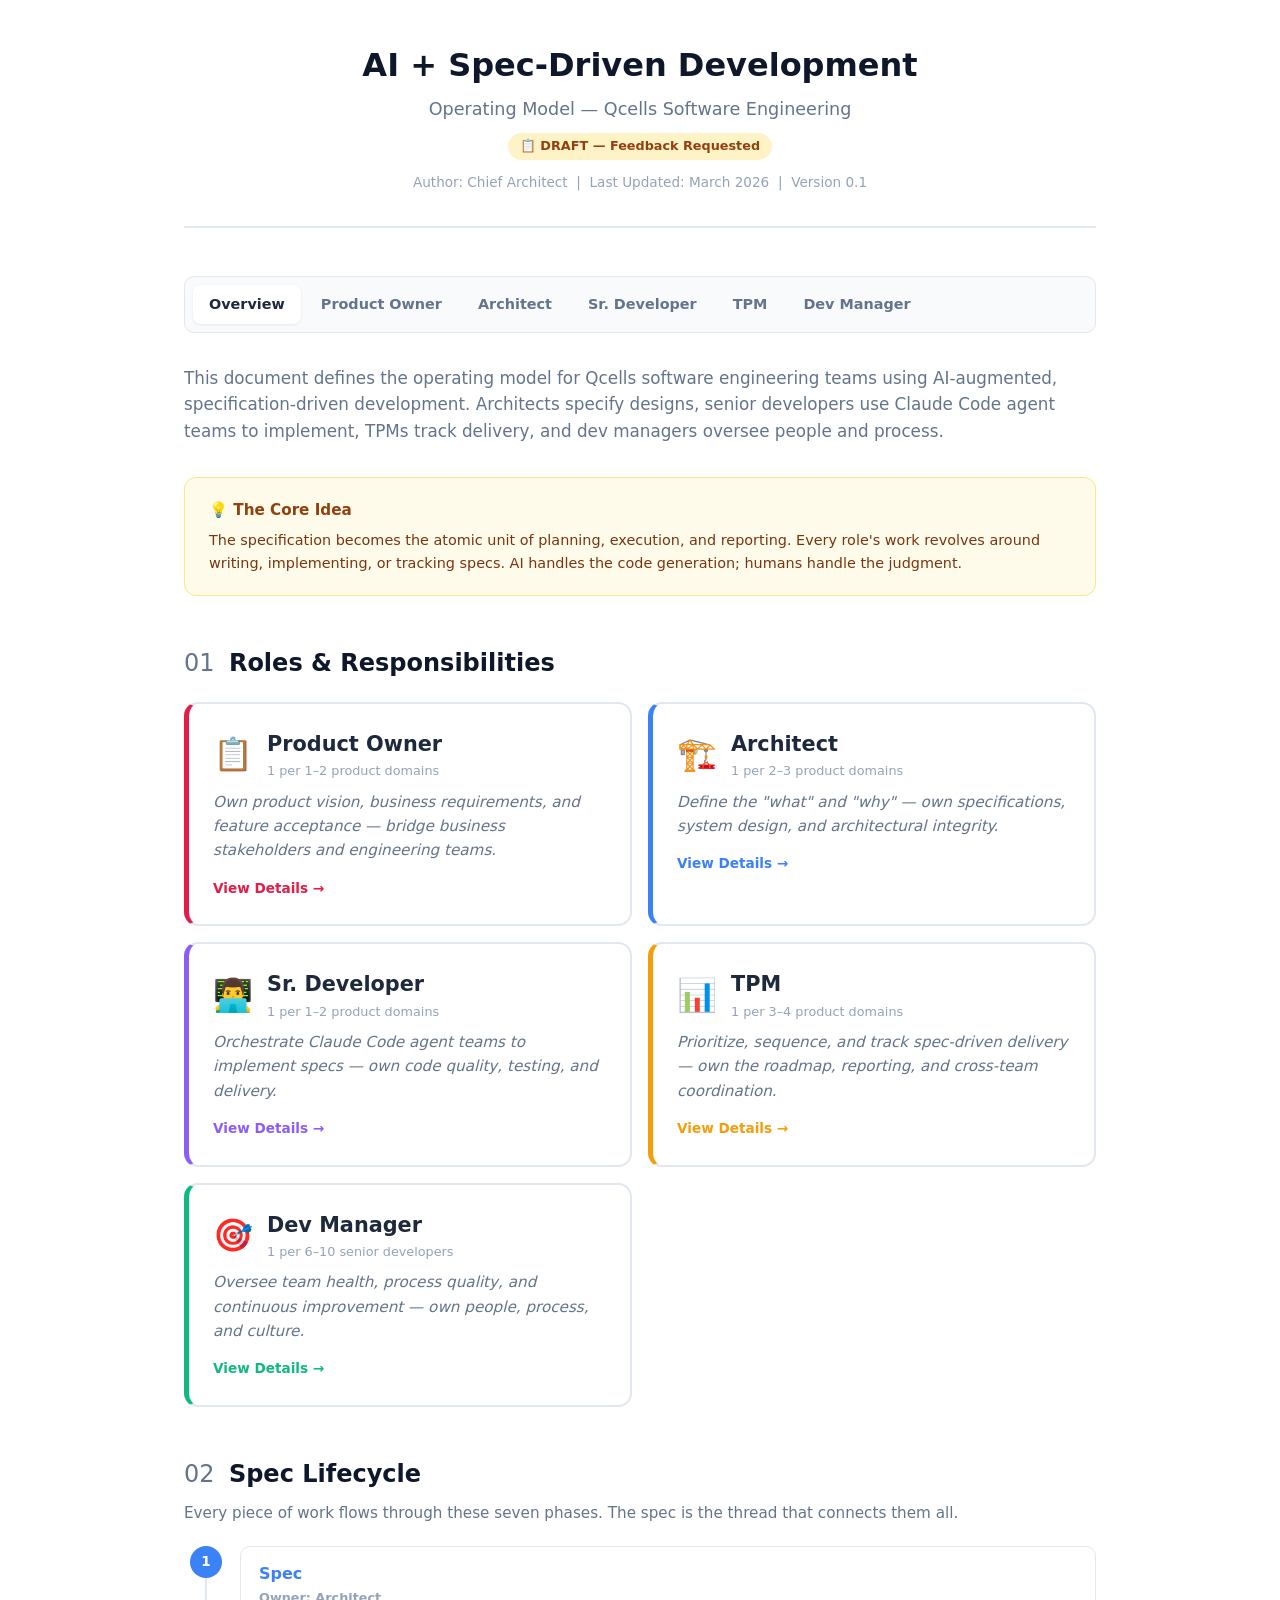
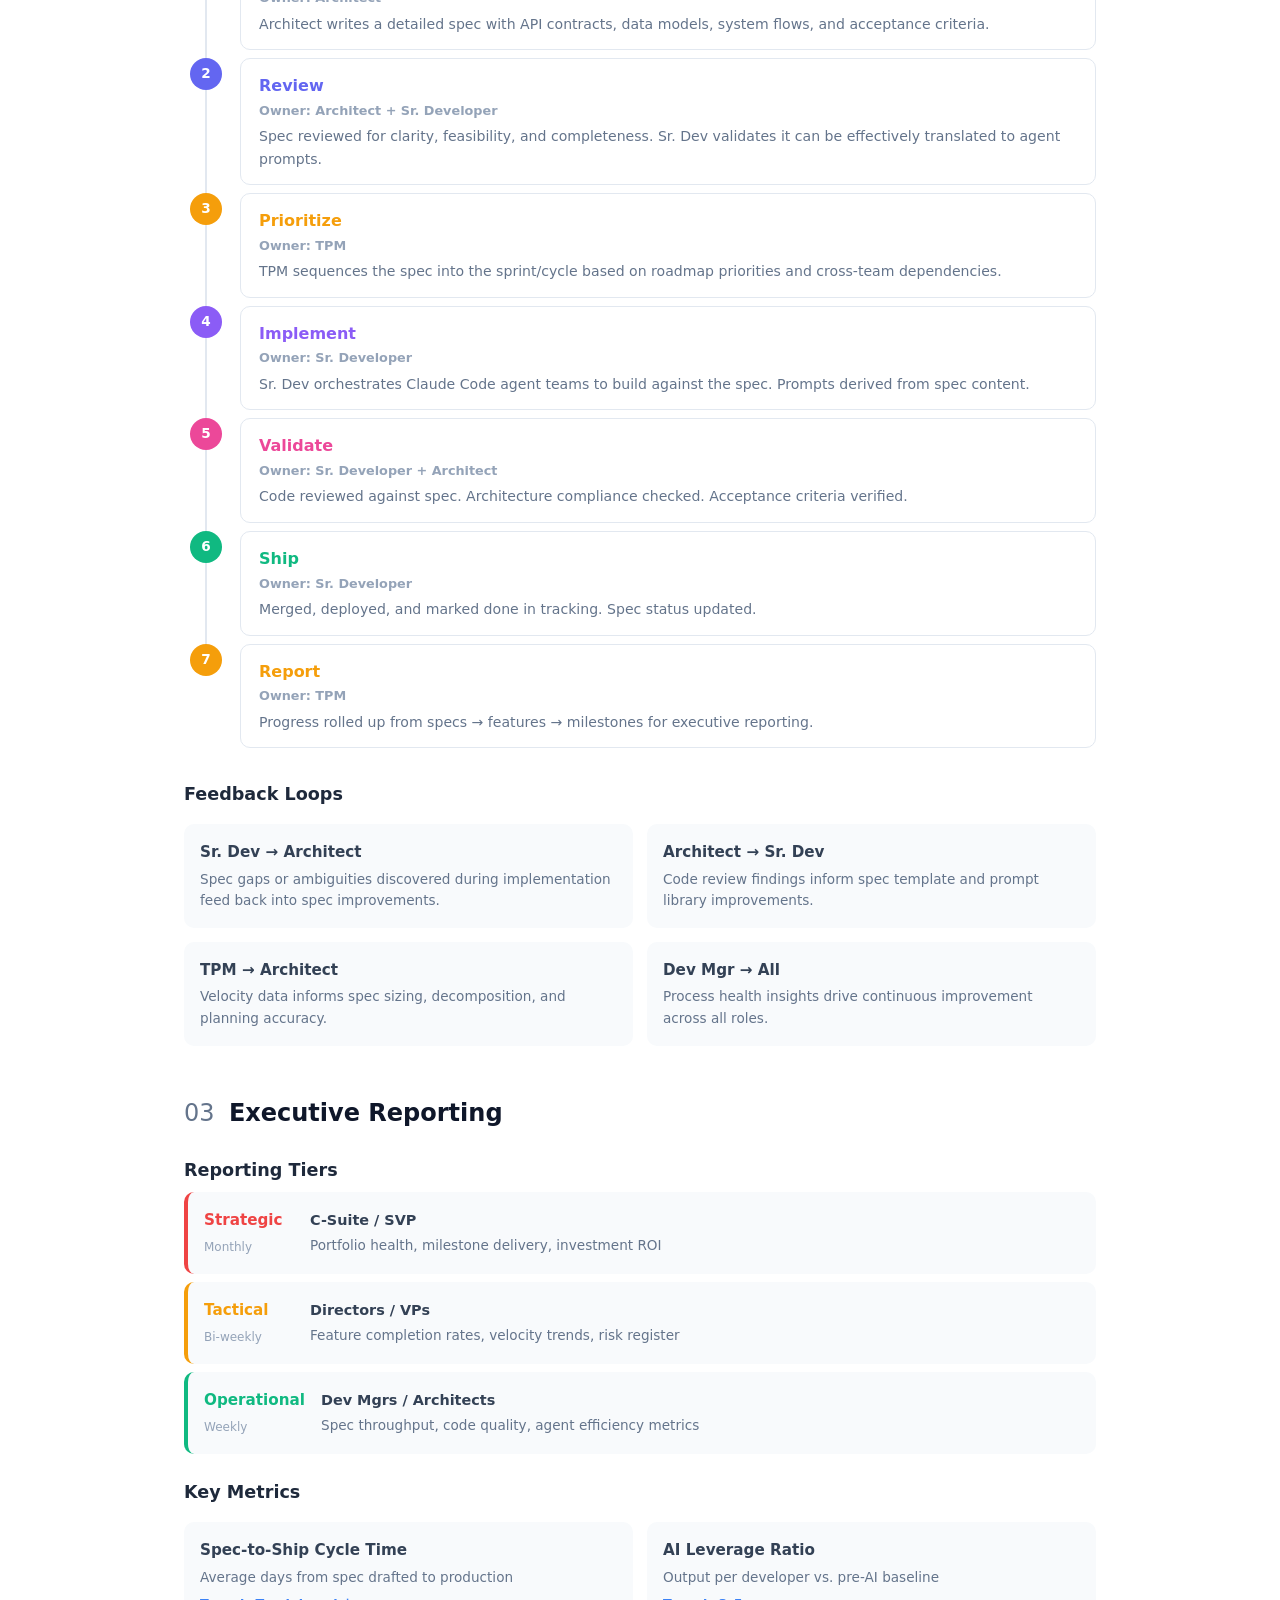
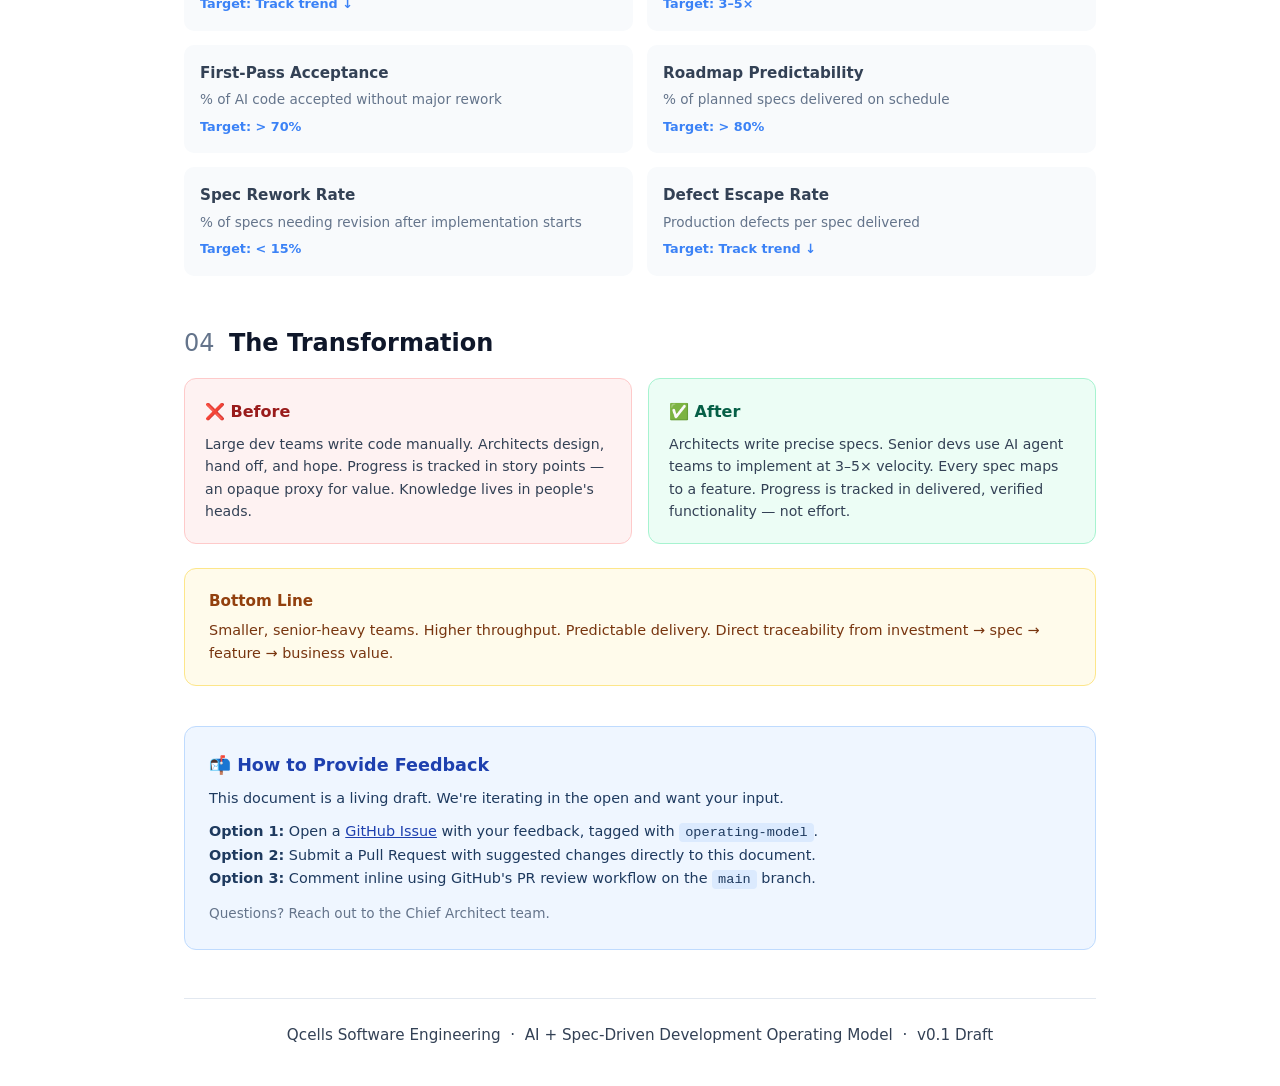
==== commit 8a935ca1: "Add Product Owner role to operating model New role bridging business stakeholders and engineering: o" ====
--- a/index.html
+++ b/index.html
@@ -18,6 +18,7 @@
 
 <nav class="site-nav">
   <a href="index.html" class="nav-link active">Overview</a>
+  <a href="product-owner.html" class="nav-link">Product Owner</a>
   <a href="architect.html" class="nav-link">Architect</a>
   <a href="senior-developer.html" class="nav-link">Sr. Developer</a>
   <a href="tpm.html" class="nav-link">TPM</a>
@@ -35,6 +36,14 @@
 <h2 id="roles"><span class="num">01</span> Roles & Responsibilities</h2>
 
 <div class="role-grid">
+  <a href="product-owner.html" class="role-summary po">
+    <div class="role-header">
+      <span class="role-icon">📋</span>
+      <div><div class="role-title">Product Owner</div><div class="role-ratio">1 per 1–2 product domains</div></div>
+    </div>
+    <div class="role-mission">Own product vision, business requirements, and feature acceptance — bridge business stakeholders and engineering teams.</div>
+    <span class="role-link">View Details →</span>
+  </a>
   <a href="architect.html" class="role-summary architect">
     <div class="role-header">
       <span class="role-icon">🏗️</span>
--- a/styles.css
+++ b/styles.css
@@ -1,4 +1,4 @@
-:root { --blue: #3B82F6; --purple: #8B5CF6; --amber: #F59E0B; --green: #10B981; --slate: #1E293B; --muted: #64748B; --light: #F8FAFC; --border: #E2E8F0; }
+:root { --blue: #3B82F6; --purple: #8B5CF6; --amber: #F59E0B; --green: #10B981; --rose: #E11D48; --slate: #1E293B; --muted: #64748B; --light: #F8FAFC; --border: #E2E8F0; }
 * { margin: 0; padding: 0; box-sizing: border-box; }
 body { font-family: system-ui, -apple-system, 'Segoe UI', sans-serif; color: var(--slate); background: #fff; line-height: 1.6; }
 .container { max-width: 960px; margin: 0 auto; padding: 40px 24px; }
@@ -38,6 +38,8 @@
 .role-card.tpm .role-title { color: var(--amber); }
 .role-card.devmgr { border-left: 5px solid var(--green); }
 .role-card.devmgr .role-title { color: var(--green); }
+.role-card.po { border-left: 5px solid var(--rose); }
+.role-card.po .role-title { color: var(--rose); }
 
 /* Role Summary Grid (overview page) */
 .role-grid { display: grid; grid-template-columns: 1fr 1fr; gap: 16px; margin: 20px 0 40px; }
@@ -47,11 +49,13 @@
 .role-summary.srdev { border-left: 5px solid var(--purple); }
 .role-summary.tpm { border-left: 5px solid var(--amber); }
 .role-summary.devmgr { border-left: 5px solid var(--green); }
+.role-summary.po { border-left: 5px solid var(--rose); }
 .role-summary .role-mission { margin: 8px 0 12px; }
 .role-link { font-size: 0.85rem; font-weight: 600; color: var(--blue); }
 .role-summary.srdev .role-link { color: var(--purple); }
 .role-summary.tpm .role-link { color: var(--amber); }
 .role-summary.devmgr .role-link { color: var(--green); }
+.role-summary.po .role-link { color: var(--rose); }
 
 /* Allocation Table */
 table { width: 100%; border-collapse: collapse; margin: 12px 0 20px; font-size: 0.9rem; }
@@ -64,6 +68,7 @@
 .srdev .bar { background: var(--purple); }
 .tpm .bar { background: var(--amber); }
 .devmgr .bar { background: var(--green); }
+.po .bar { background: var(--rose); }
 
 /* Tags */
 .tags { display: flex; flex-wrap: wrap; gap: 6px; margin: 8px 0; }
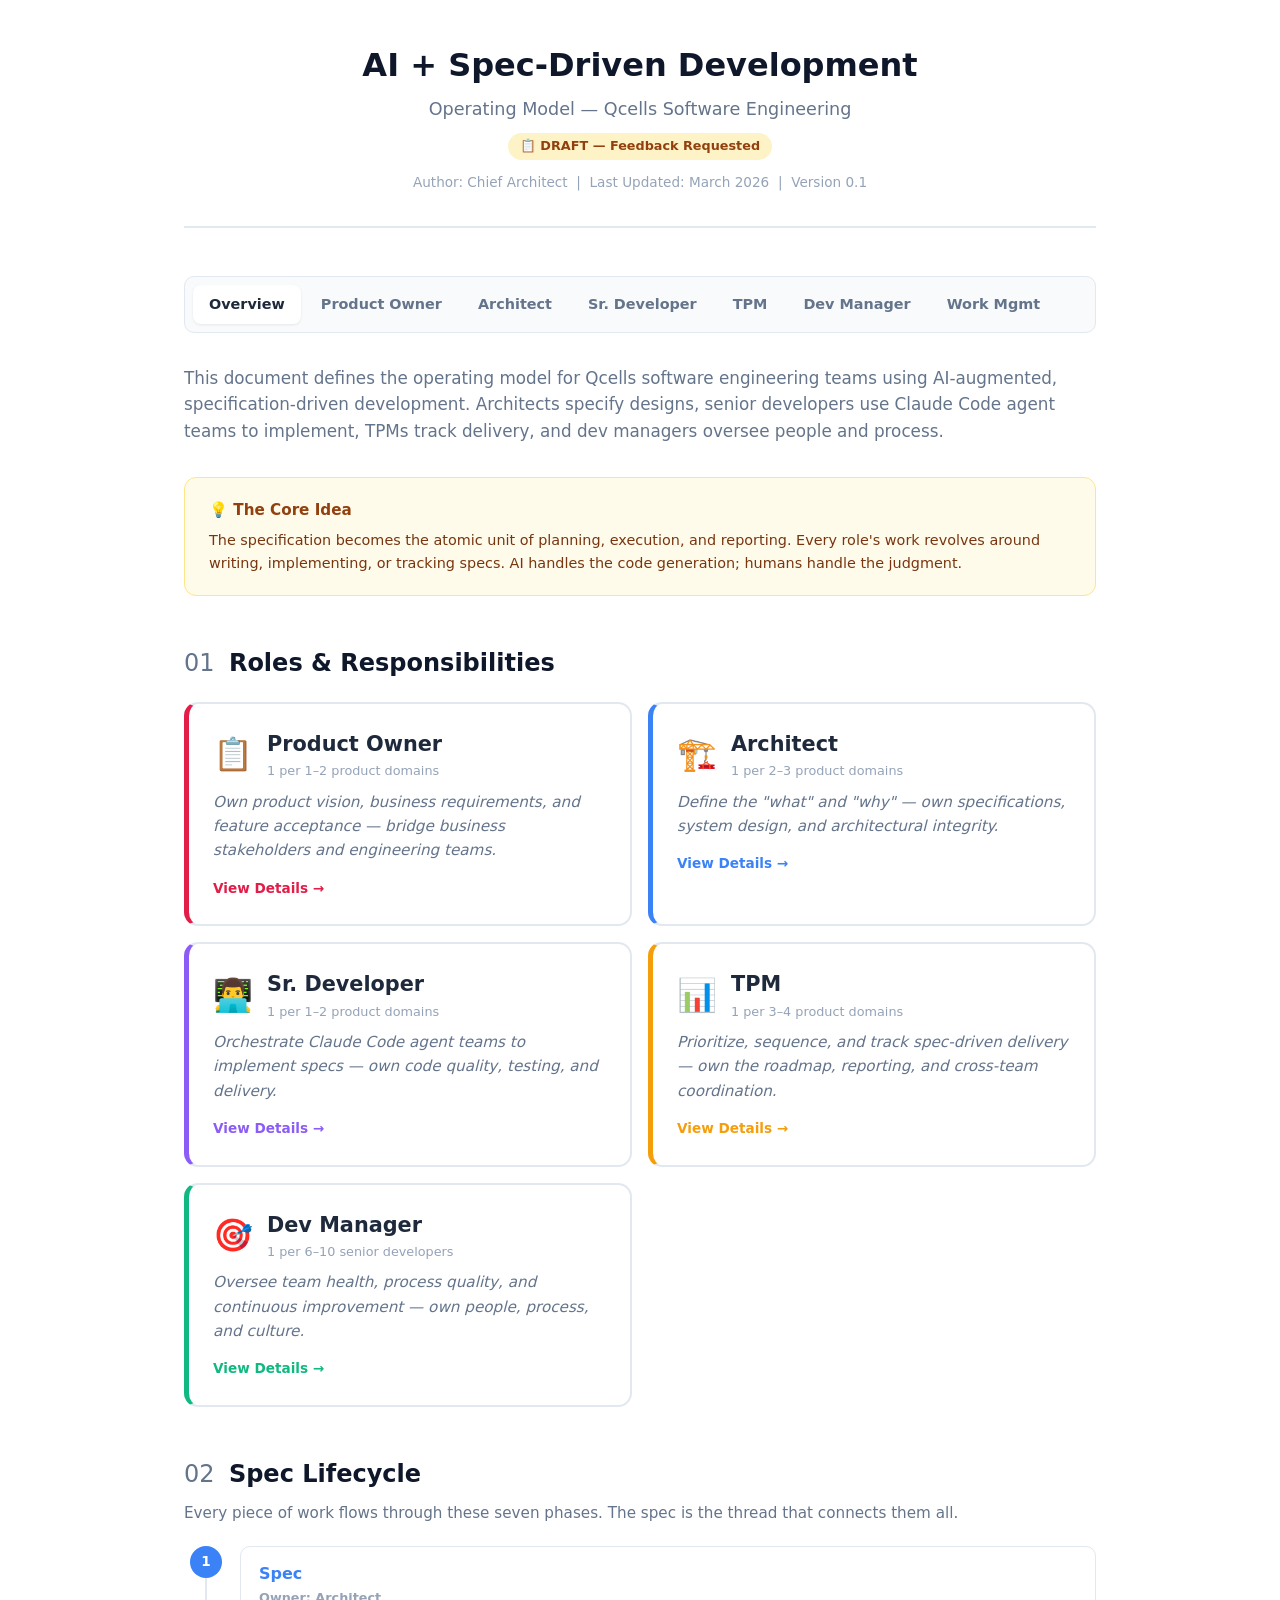
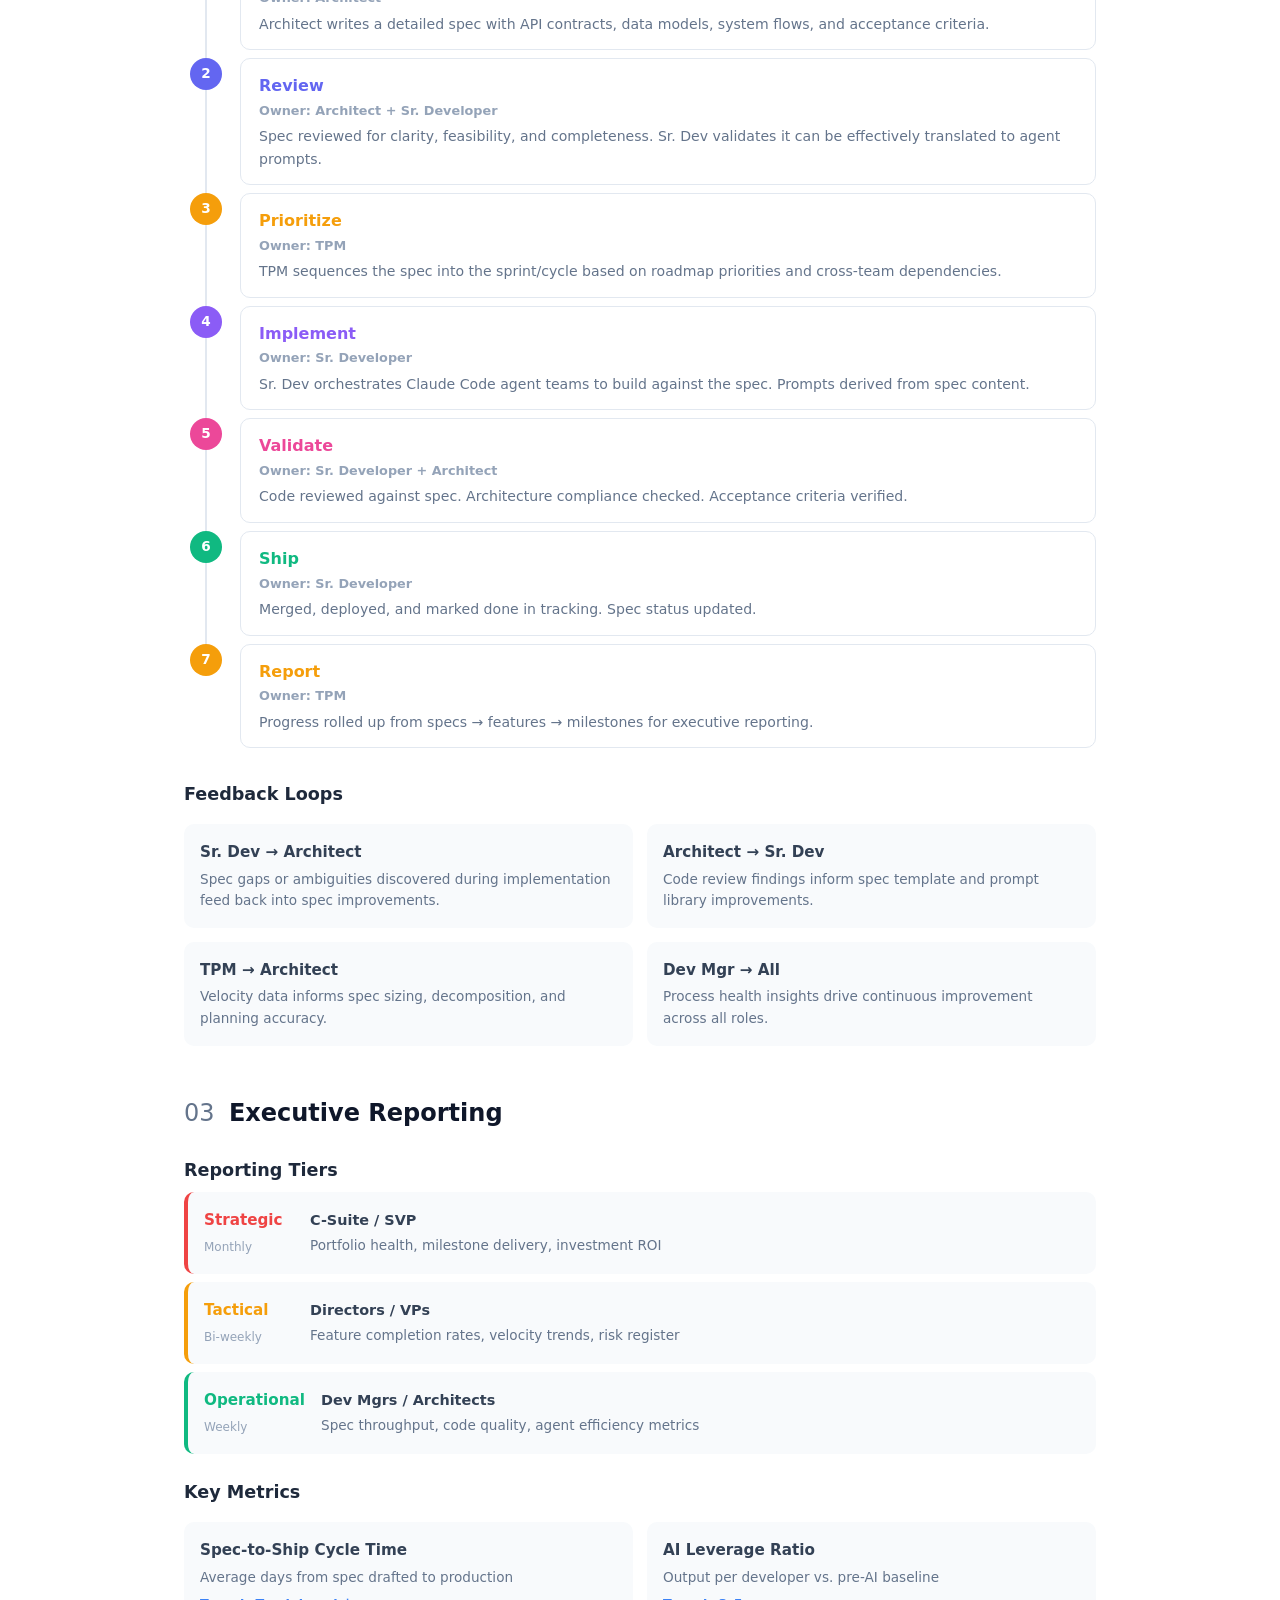
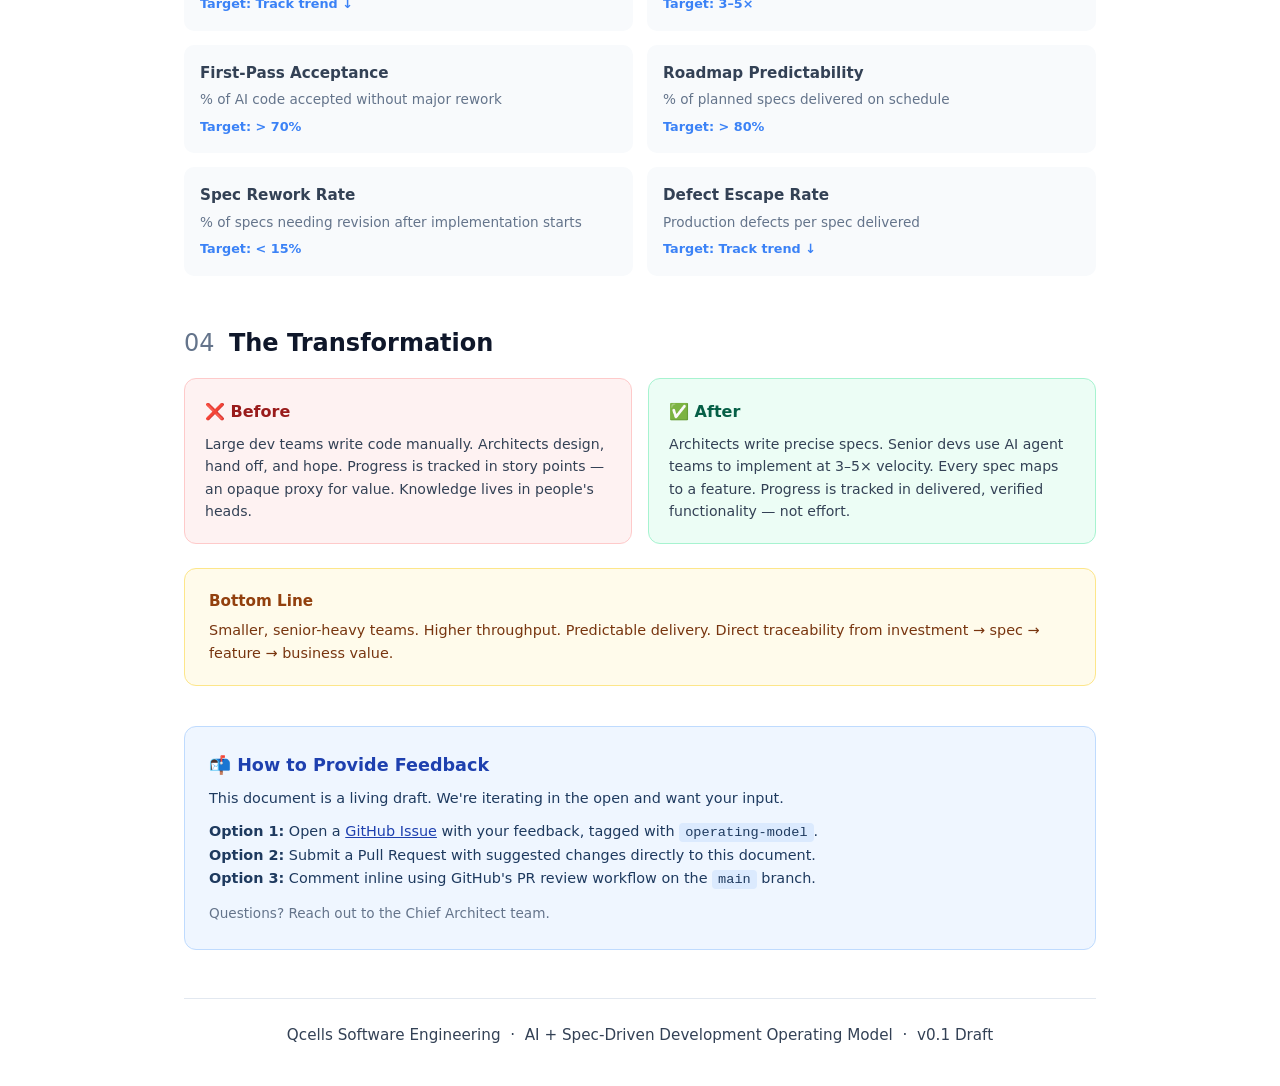
==== commit 520d8a33: "Add Work Management page with ADO and Scrum-to-SDD mapping New dedicated page covering how day-to-da" ====
--- a/index.html
+++ b/index.html
@@ -23,6 +23,7 @@
   <a href="senior-developer.html" class="nav-link">Sr. Developer</a>
   <a href="tpm.html" class="nav-link">TPM</a>
   <a href="dev-manager.html" class="nav-link">Dev Manager</a>
+  <a href="work-management.html" class="nav-link">Work Mgmt</a>
 </nav>
 
 <p class="lead">This document defines the operating model for Qcells software engineering teams using AI-augmented, specification-driven development. Architects specify designs, senior developers use Claude Code agent teams to implement, TPMs track delivery, and dev managers oversee people and process.</p>
--- a/styles.css
+++ b/styles.css
@@ -123,6 +123,9 @@
 .feedback-section p { color: #1E3A5F; font-size: 0.9rem; }
 .feedback-section code { background: #DBEAFE; padding: 2px 6px; border-radius: 4px; font-size: 0.85rem; }
 
+/* Wide tables (ceremony/cadence, mapping tables) */
+.wide-table td:first-child { width: auto; text-align: left; }
+
 /* Back link */
 .back-link { display: inline-block; margin-top: 32px; font-size: 0.9rem; font-weight: 600; color: var(--blue); text-decoration: none; }
 .back-link:hover { text-decoration: underline; }
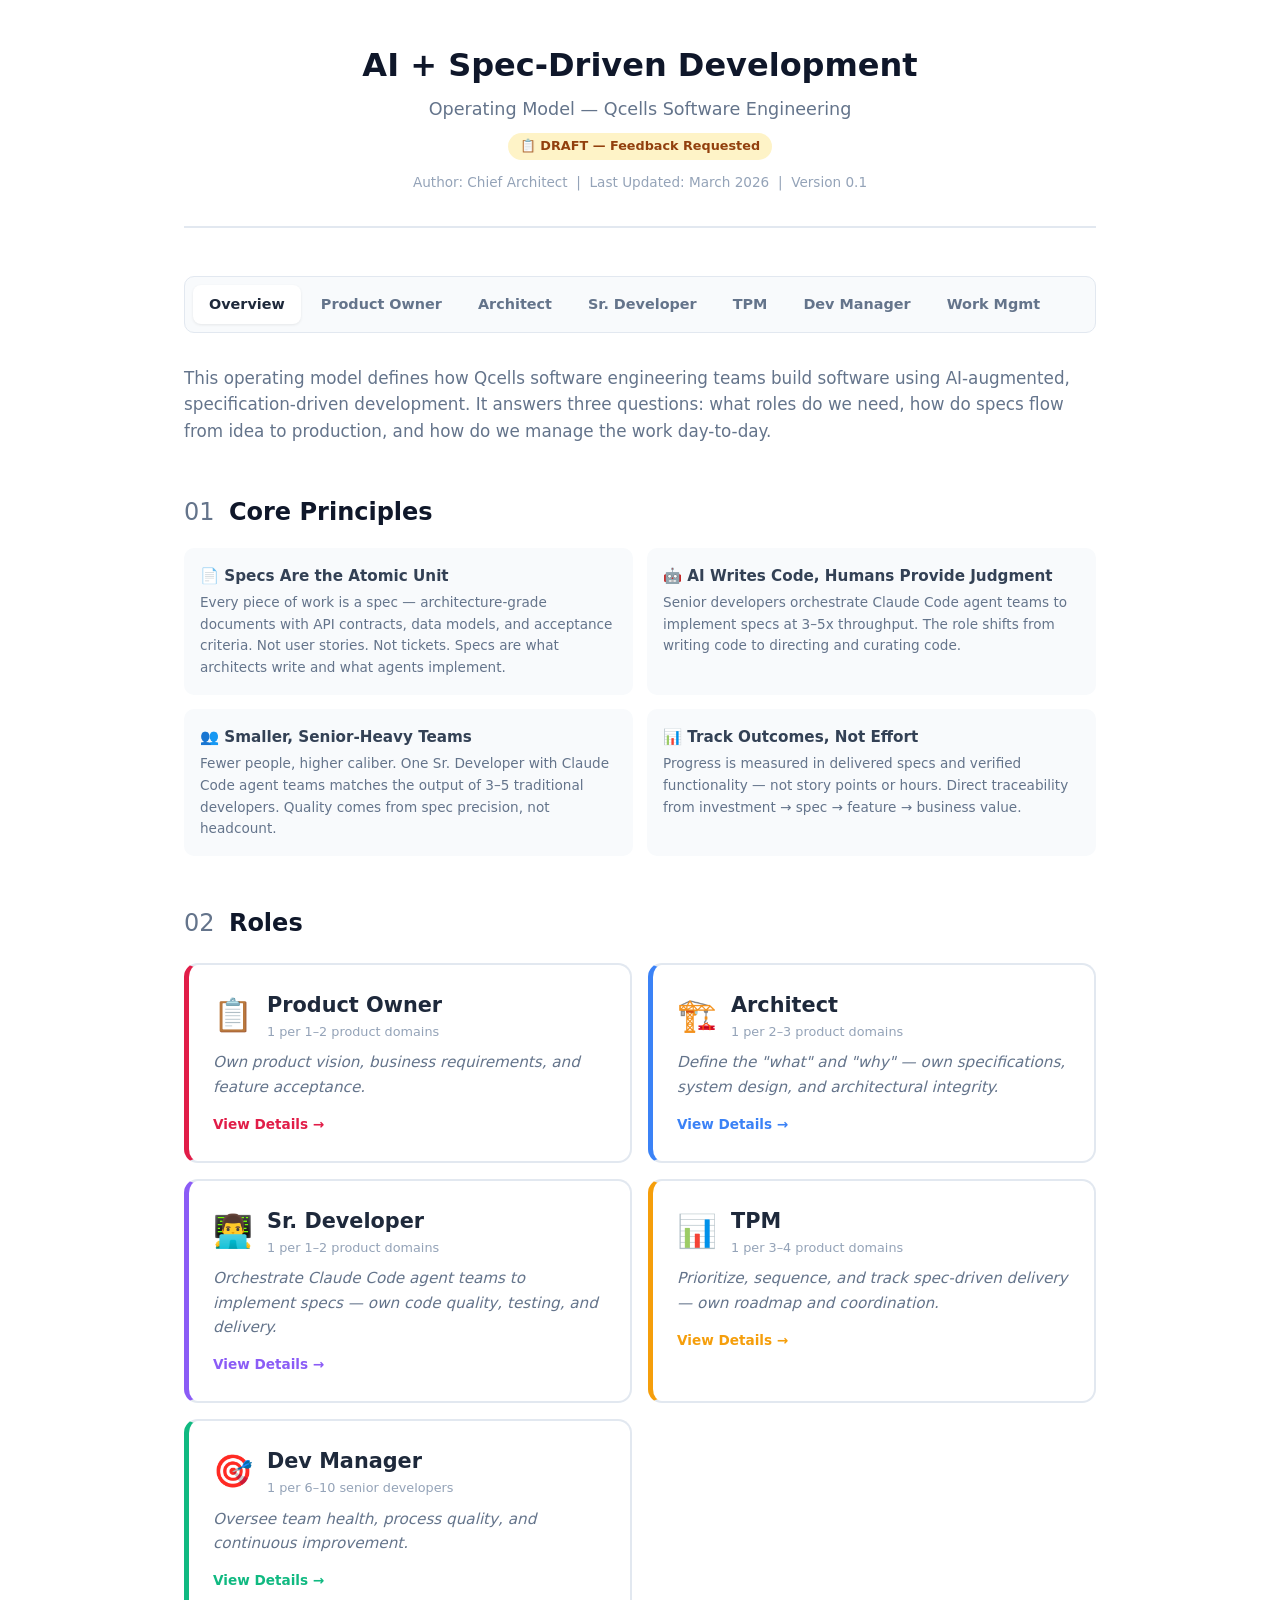
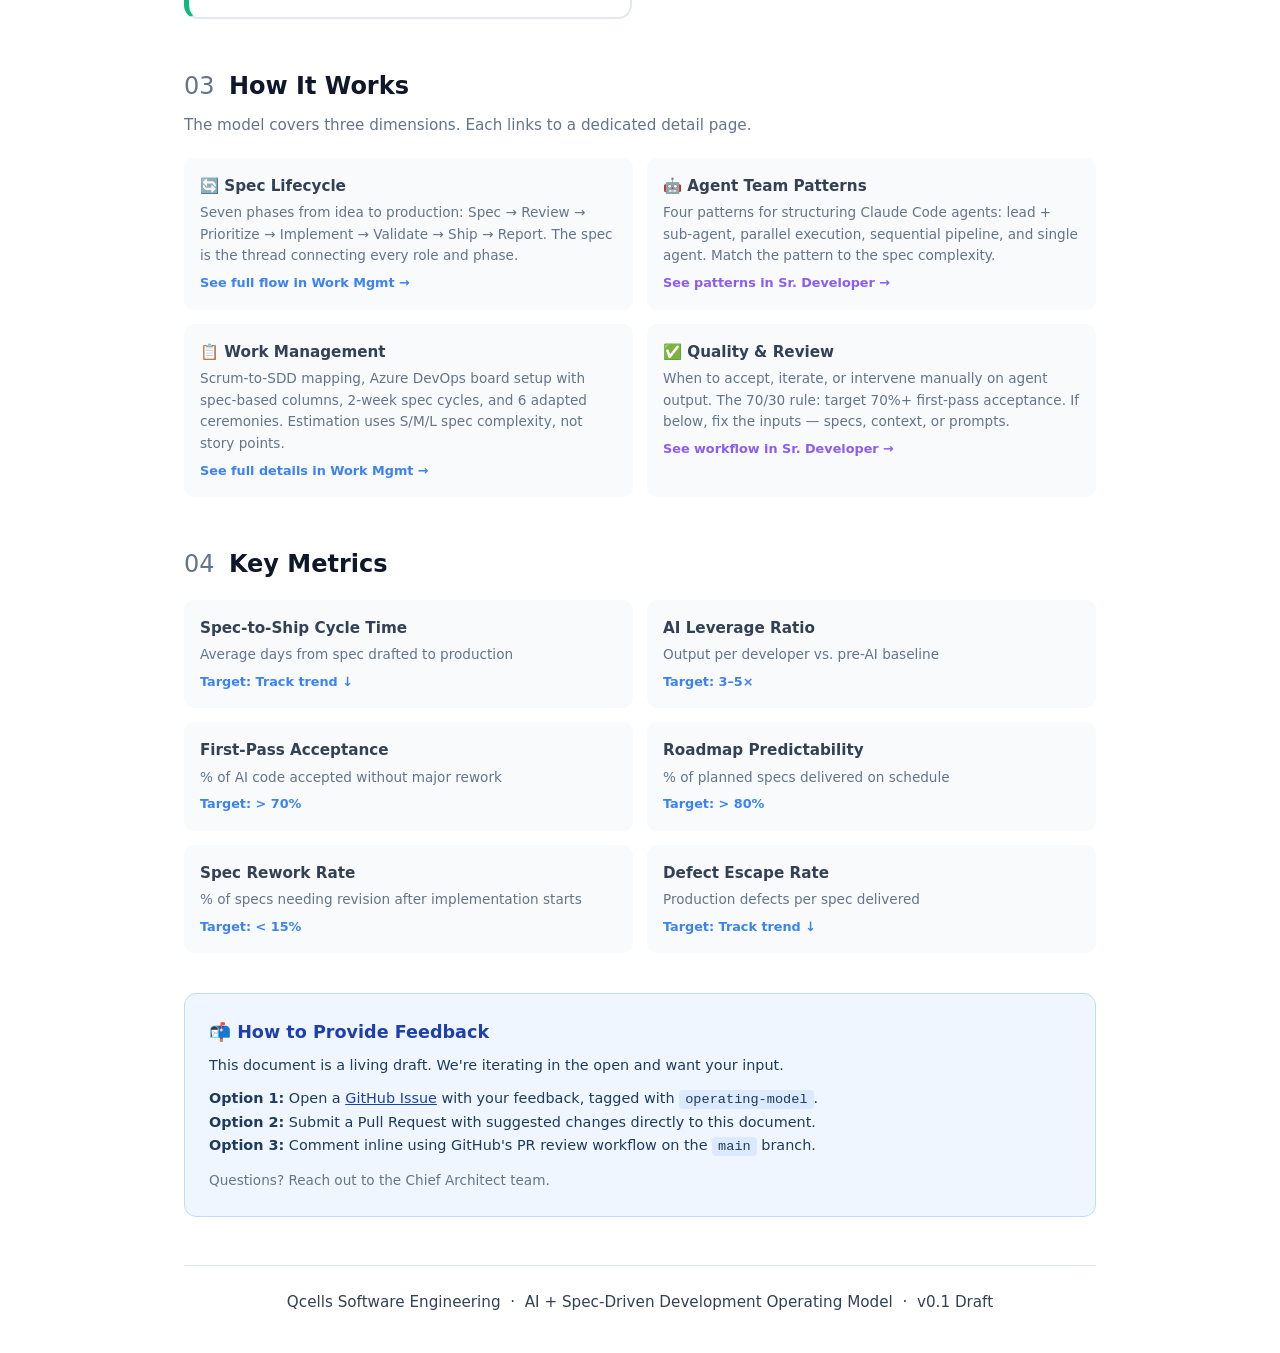
==== commit 0fb3929f: "Redesign overview page for clarity and conciseness Replace verbose duplicated content (7-phase lifec" ====
--- a/index.html
+++ b/index.html
@@ -26,15 +26,32 @@
   <a href="work-management.html" class="nav-link">Work Mgmt</a>
 </nav>
 
-<p class="lead">This document defines the operating model for Qcells software engineering teams using AI-augmented, specification-driven development. Architects specify designs, senior developers use Claude Code agent teams to implement, TPMs track delivery, and dev managers oversee people and process.</p>
+<p class="lead">This operating model defines how Qcells software engineering teams build software using AI-augmented, specification-driven development. It answers three questions: what roles do we need, how do specs flow from idea to production, and how do we manage the work day-to-day.</p>
 
-<div class="callout">
-  <h4>💡 The Core Idea</h4>
-  <p>The specification becomes the atomic unit of planning, execution, and reporting. Every role's work revolves around writing, implementing, or tracking specs. AI handles the code generation; humans handle the judgment.</p>
+<!-- ============ CORE PRINCIPLES ============ -->
+<h2 id="principles"><span class="num">01</span> Core Principles</h2>
+
+<div class="metrics-grid">
+  <div class="metric-card">
+    <h4>📄 Specs Are the Atomic Unit</h4>
+    <p>Every piece of work is a spec — architecture-grade documents with API contracts, data models, and acceptance criteria. Not user stories. Not tickets. Specs are what architects write and what agents implement.</p>
+  </div>
+  <div class="metric-card">
+    <h4>🤖 AI Writes Code, Humans Provide Judgment</h4>
+    <p>Senior developers orchestrate Claude Code agent teams to implement specs at 3–5x throughput. The role shifts from writing code to directing and curating code.</p>
+  </div>
+  <div class="metric-card">
+    <h4>👥 Smaller, Senior-Heavy Teams</h4>
+    <p>Fewer people, higher caliber. One Sr. Developer with Claude Code agent teams matches the output of 3–5 traditional developers. Quality comes from spec precision, not headcount.</p>
+  </div>
+  <div class="metric-card">
+    <h4>📊 Track Outcomes, Not Effort</h4>
+    <p>Progress is measured in delivered specs and verified functionality — not story points or hours. Direct traceability from investment → spec → feature → business value.</p>
+  </div>
 </div>
 
 <!-- ============ ROLES ============ -->
-<h2 id="roles"><span class="num">01</span> Roles & Responsibilities</h2>
+<h2 id="roles"><span class="num">02</span> Roles</h2>
 
 <div class="role-grid">
   <a href="product-owner.html" class="role-summary po">
@@ -42,7 +59,7 @@
       <span class="role-icon">📋</span>
       <div><div class="role-title">Product Owner</div><div class="role-ratio">1 per 1–2 product domains</div></div>
     </div>
-    <div class="role-mission">Own product vision, business requirements, and feature acceptance — bridge business stakeholders and engineering teams.</div>
+    <div class="role-mission">Own product vision, business requirements, and feature acceptance.</div>
     <span class="role-link">View Details →</span>
   </a>
   <a href="architect.html" class="role-summary architect">
@@ -66,7 +83,7 @@
       <span class="role-icon">📊</span>
       <div><div class="role-title">TPM</div><div class="role-ratio">1 per 3–4 product domains</div></div>
     </div>
-    <div class="role-mission">Prioritize, sequence, and track spec-driven delivery — own the roadmap, reporting, and cross-team coordination.</div>
+    <div class="role-mission">Prioritize, sequence, and track spec-driven delivery — own roadmap and coordination.</div>
     <span class="role-link">View Details →</span>
   </a>
   <a href="dev-manager.html" class="role-summary devmgr">
@@ -74,63 +91,41 @@
       <span class="role-icon">🎯</span>
       <div><div class="role-title">Dev Manager</div><div class="role-ratio">1 per 6–10 senior developers</div></div>
     </div>
-    <div class="role-mission">Oversee team health, process quality, and continuous improvement — own people, process, and culture.</div>
+    <div class="role-mission">Oversee team health, process quality, and continuous improvement.</div>
     <span class="role-link">View Details →</span>
   </a>
 </div>
 
-<!-- ============ LIFECYCLE ============ -->
-<h2 id="lifecycle"><span class="num">02</span> Spec Lifecycle</h2>
-<p style="color: var(--muted); margin-bottom: 20px;">Every piece of work flows through these seven phases. The spec is the thread that connects them all.</p>
+<!-- ============ HOW IT WORKS ============ -->
+<h2 id="how-it-works"><span class="num">03</span> How It Works</h2>
+<p style="color: var(--muted); margin-bottom: 20px;">The model covers three dimensions. Each links to a dedicated detail page.</p>
 
-<div class="lifecycle">
-  <div class="phase">
-    <div class="phase-num"><div class="phase-dot" style="background:var(--blue)">1</div><div class="phase-line"></div></div>
-    <div class="phase-content"><h4 style="color:var(--blue)">Spec</h4><div class="owner">Owner: Architect</div><p>Architect writes a detailed spec with API contracts, data models, system flows, and acceptance criteria.</p></div>
+<div class="metrics-grid">
+  <div class="metric-card">
+    <h4>🔄 Spec Lifecycle</h4>
+    <p>Seven phases from idea to production: Spec → Review → Prioritize → Implement → Validate → Ship → Report. The spec is the thread connecting every role and phase.</p>
+    <div class="target"><a href="work-management.html#spec-flow" style="color:var(--blue); text-decoration:none; font-weight:600;">See full flow in Work Mgmt →</a></div>
   </div>
-  <div class="phase">
-    <div class="phase-num"><div class="phase-dot" style="background:#6366F1">2</div><div class="phase-line"></div></div>
-    <div class="phase-content"><h4 style="color:#6366F1">Review</h4><div class="owner">Owner: Architect + Sr. Developer</div><p>Spec reviewed for clarity, feasibility, and completeness. Sr. Dev validates it can be effectively translated to agent prompts.</p></div>
+  <div class="metric-card">
+    <h4>🤖 Agent Team Patterns</h4>
+    <p>Four patterns for structuring Claude Code agents: lead + sub-agent, parallel execution, sequential pipeline, and single agent. Match the pattern to the spec complexity.</p>
+    <div class="target"><a href="senior-developer.html" style="color:var(--purple); text-decoration:none; font-weight:600;">See patterns in Sr. Developer →</a></div>
   </div>
-  <div class="phase">
-    <div class="phase-num"><div class="phase-dot" style="background:var(--amber)">3</div><div class="phase-line"></div></div>
-    <div class="phase-content"><h4 style="color:var(--amber)">Prioritize</h4><div class="owner">Owner: TPM</div><p>TPM sequences the spec into the sprint/cycle based on roadmap priorities and cross-team dependencies.</p></div>
+  <div class="metric-card">
+    <h4>📋 Work Management</h4>
+    <p>Scrum-to-SDD mapping, Azure DevOps board setup with spec-based columns, 2-week spec cycles, and 6 adapted ceremonies. Estimation uses S/M/L spec complexity, not story points.</p>
+    <div class="target"><a href="work-management.html" style="color:var(--blue); text-decoration:none; font-weight:600;">See full details in Work Mgmt →</a></div>
   </div>
-  <div class="phase">
-    <div class="phase-num"><div class="phase-dot" style="background:var(--purple)">4</div><div class="phase-line"></div></div>
-    <div class="phase-content"><h4 style="color:var(--purple)">Implement</h4><div class="owner">Owner: Sr. Developer</div><p>Sr. Dev orchestrates Claude Code agent teams to build against the spec. Prompts derived from spec content.</p></div>
-  </div>
-  <div class="phase">
-    <div class="phase-num"><div class="phase-dot" style="background:#EC4899">5</div><div class="phase-line"></div></div>
-    <div class="phase-content"><h4 style="color:#EC4899">Validate</h4><div class="owner">Owner: Sr. Developer + Architect</div><p>Code reviewed against spec. Architecture compliance checked. Acceptance criteria verified.</p></div>
-  </div>
-  <div class="phase">
-    <div class="phase-num"><div class="phase-dot" style="background:var(--green)">6</div><div class="phase-line"></div></div>
-    <div class="phase-content"><h4 style="color:var(--green)">Ship</h4><div class="owner">Owner: Sr. Developer</div><p>Merged, deployed, and marked done in tracking. Spec status updated.</p></div>
-  </div>
-  <div class="phase">
-    <div class="phase-num"><div class="phase-dot" style="background:var(--amber)">7</div></div>
-    <div class="phase-content"><h4 style="color:var(--amber)">Report</h4><div class="owner">Owner: TPM</div><p>Progress rolled up from specs → features → milestones for executive reporting.</p></div>
+  <div class="metric-card">
+    <h4>✅ Quality & Review</h4>
+    <p>When to accept, iterate, or intervene manually on agent output. The 70/30 rule: target 70%+ first-pass acceptance. If below, fix the inputs — specs, context, or prompts.</p>
+    <div class="target"><a href="senior-developer.html#quality" style="color:var(--purple); text-decoration:none; font-weight:600;">See workflow in Sr. Developer →</a></div>
   </div>
 </div>
 
-<h3>Feedback Loops</h3>
-<div class="metrics-grid">
-  <div class="metric-card"><h4>Sr. Dev → Architect</h4><p>Spec gaps or ambiguities discovered during implementation feed back into spec improvements.</p></div>
-  <div class="metric-card"><h4>Architect → Sr. Dev</h4><p>Code review findings inform spec template and prompt library improvements.</p></div>
-  <div class="metric-card"><h4>TPM → Architect</h4><p>Velocity data informs spec sizing, decomposition, and planning accuracy.</p></div>
-  <div class="metric-card"><h4>Dev Mgr → All</h4><p>Process health insights drive continuous improvement across all roles.</p></div>
-</div>
+<!-- ============ KEY METRICS ============ -->
+<h2 id="metrics"><span class="num">04</span> Key Metrics</h2>
 
-<!-- ============ EXEC VIEW ============ -->
-<h2 id="exec-reporting"><span class="num">03</span> Executive Reporting</h2>
-
-<h3>Reporting Tiers</h3>
-<div class="tier strategic"><div class="tier-label"><strong>Strategic</strong><span>Monthly</span></div><div class="tier-desc"><strong>C-Suite / SVP</strong><span>Portfolio health, milestone delivery, investment ROI</span></div></div>
-<div class="tier tactical"><div class="tier-label"><strong>Tactical</strong><span>Bi-weekly</span></div><div class="tier-desc"><strong>Directors / VPs</strong><span>Feature completion rates, velocity trends, risk register</span></div></div>
-<div class="tier operational"><div class="tier-label"><strong>Operational</strong><span>Weekly</span></div><div class="tier-desc"><strong>Dev Mgrs / Architects</strong><span>Spec throughput, code quality, agent efficiency metrics</span></div></div>
-
-<h3>Key Metrics</h3>
 <div class="metrics-grid">
   <div class="metric-card"><h4>Spec-to-Ship Cycle Time</h4><p>Average days from spec drafted to production</p><div class="target">Target: Track trend ↓</div></div>
   <div class="metric-card"><h4>AI Leverage Ratio</h4><p>Output per developer vs. pre-AI baseline</p><div class="target">Target: 3–5×</div></div>
@@ -138,25 +133,6 @@
   <div class="metric-card"><h4>Roadmap Predictability</h4><p>% of planned specs delivered on schedule</p><div class="target">Target: > 80%</div></div>
   <div class="metric-card"><h4>Spec Rework Rate</h4><p>% of specs needing revision after implementation starts</p><div class="target">Target: < 15%</div></div>
   <div class="metric-card"><h4>Defect Escape Rate</h4><p>Production defects per spec delivered</p><div class="target">Target: Track trend ↓</div></div>
-</div>
-
-<!-- ============ BEFORE/AFTER ============ -->
-<h2 id="transformation"><span class="num">04</span> The Transformation</h2>
-
-<div class="comparison">
-  <div class="compare-box before">
-    <h4>❌ Before</h4>
-    <p>Large dev teams write code manually. Architects design, hand off, and hope. Progress is tracked in story points — an opaque proxy for value. Knowledge lives in people's heads.</p>
-  </div>
-  <div class="compare-box after">
-    <h4>✅ After</h4>
-    <p>Architects write precise specs. Senior devs use AI agent teams to implement at 3–5× velocity. Every spec maps to a feature. Progress is tracked in delivered, verified functionality — not effort.</p>
-  </div>
-</div>
-
-<div class="callout">
-  <h4>Bottom Line</h4>
-  <p>Smaller, senior-heavy teams. Higher throughput. Predictable delivery. Direct traceability from investment → spec → feature → business value.</p>
 </div>
 
 <!-- ============ FEEDBACK ============ -->
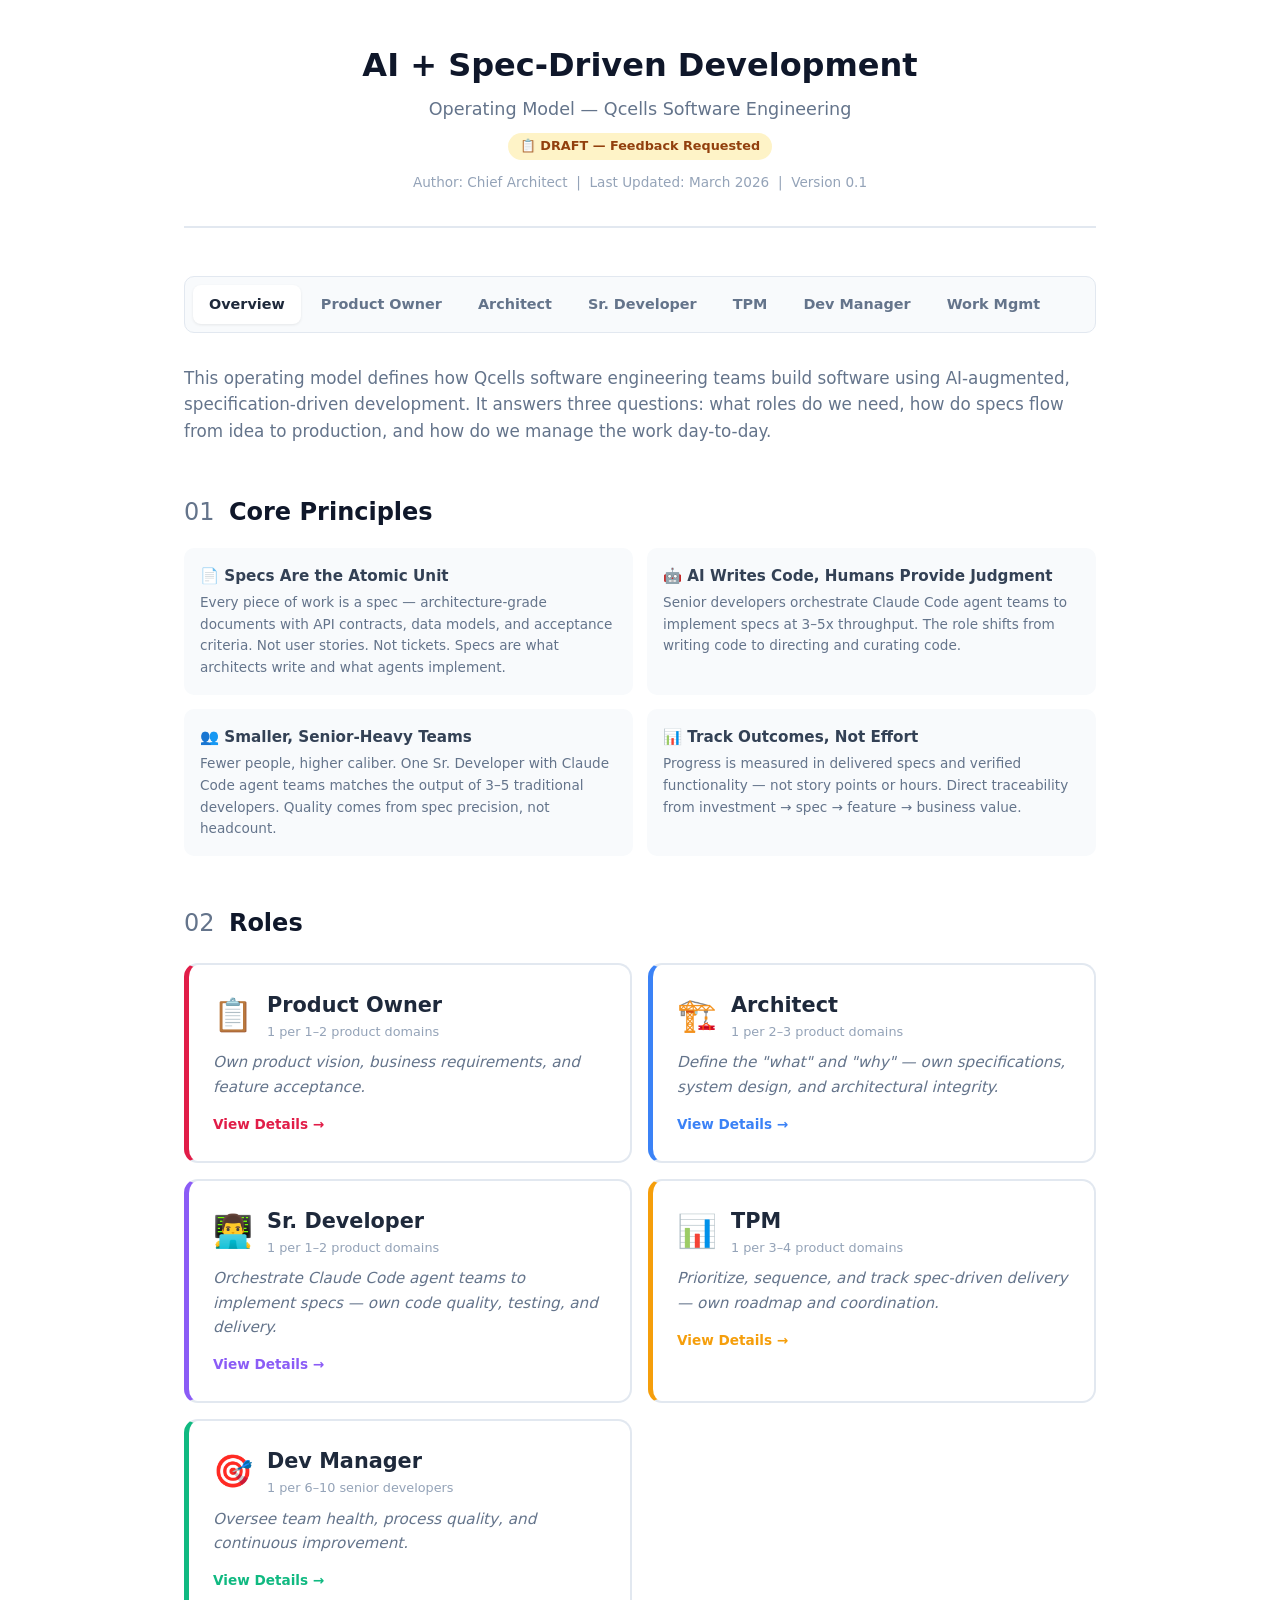
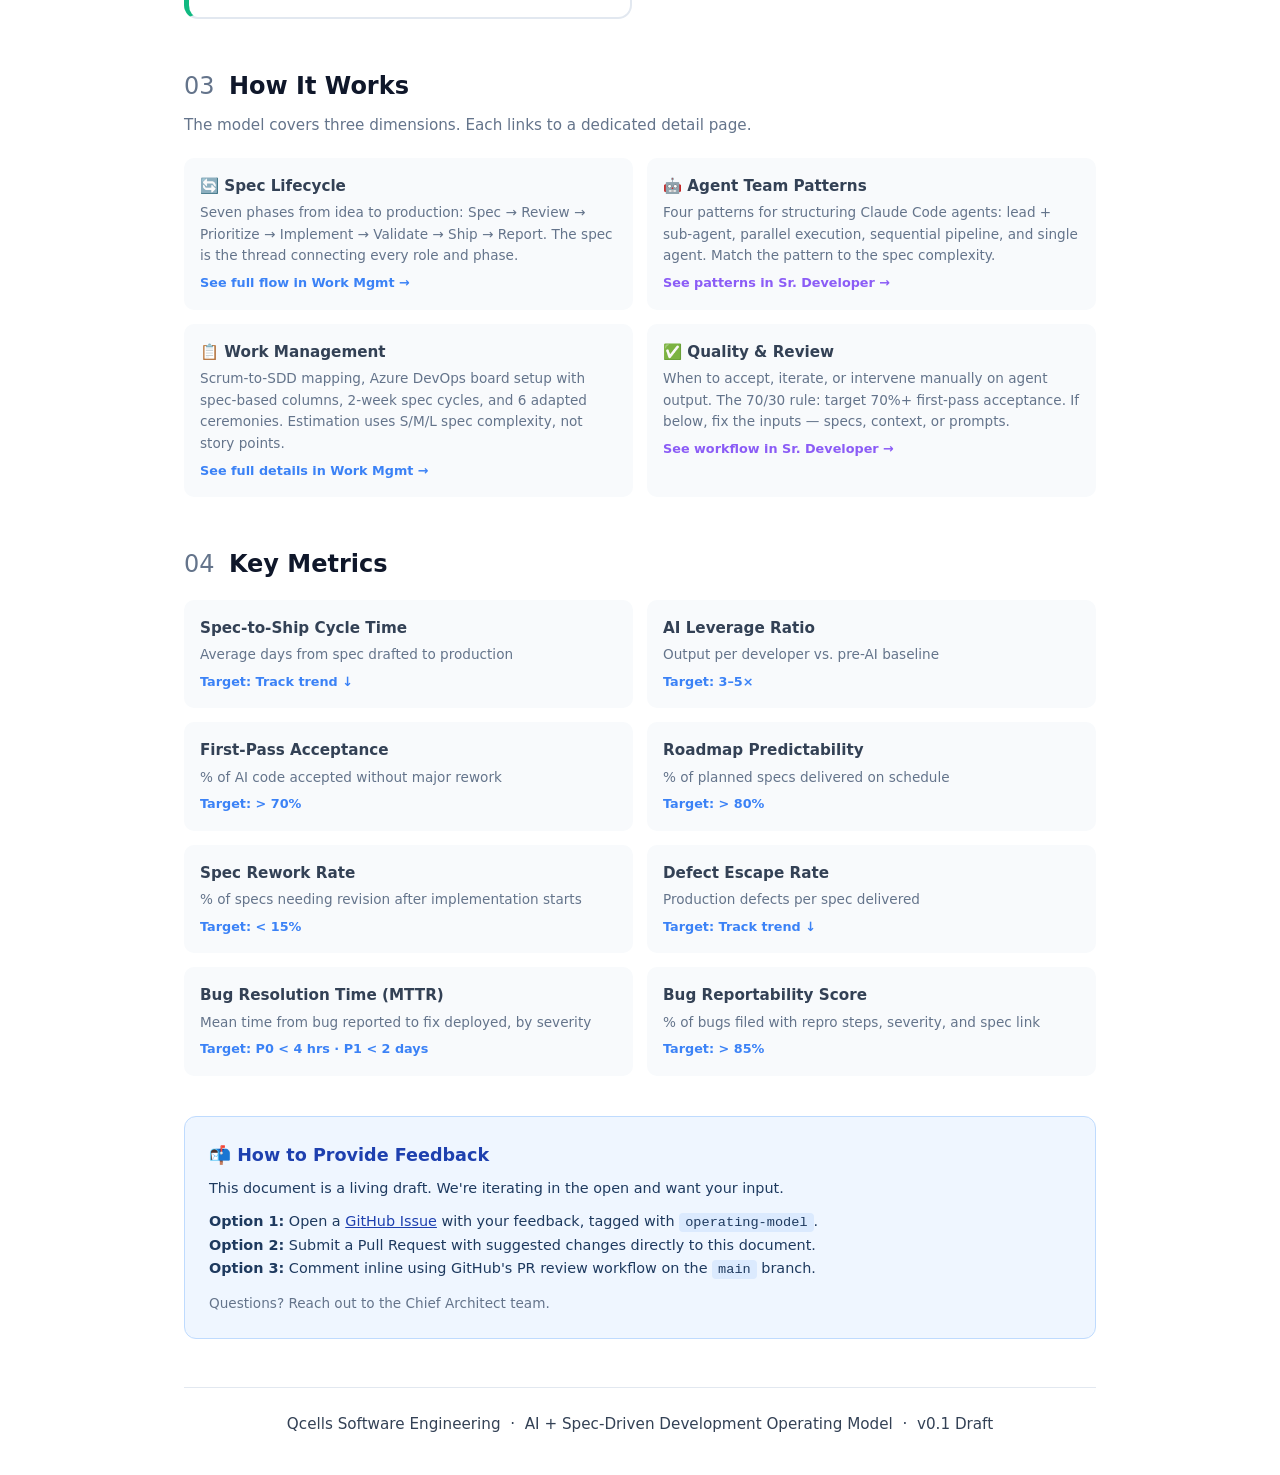
==== commit 8e3c6517: "Add bug resolution and reportability metrics New section 07 on Work Management page covering bug wor" ====
--- a/index.html
+++ b/index.html
@@ -133,6 +133,8 @@
   <div class="metric-card"><h4>Roadmap Predictability</h4><p>% of planned specs delivered on schedule</p><div class="target">Target: > 80%</div></div>
   <div class="metric-card"><h4>Spec Rework Rate</h4><p>% of specs needing revision after implementation starts</p><div class="target">Target: < 15%</div></div>
   <div class="metric-card"><h4>Defect Escape Rate</h4><p>Production defects per spec delivered</p><div class="target">Target: Track trend ↓</div></div>
+  <div class="metric-card"><h4>Bug Resolution Time (MTTR)</h4><p>Mean time from bug reported to fix deployed, by severity</p><div class="target">Target: P0 < 4 hrs · P1 < 2 days</div></div>
+  <div class="metric-card"><h4>Bug Reportability Score</h4><p>% of bugs filed with repro steps, severity, and spec link</p><div class="target">Target: > 85%</div></div>
 </div>
 
 <!-- ============ FEEDBACK ============ -->
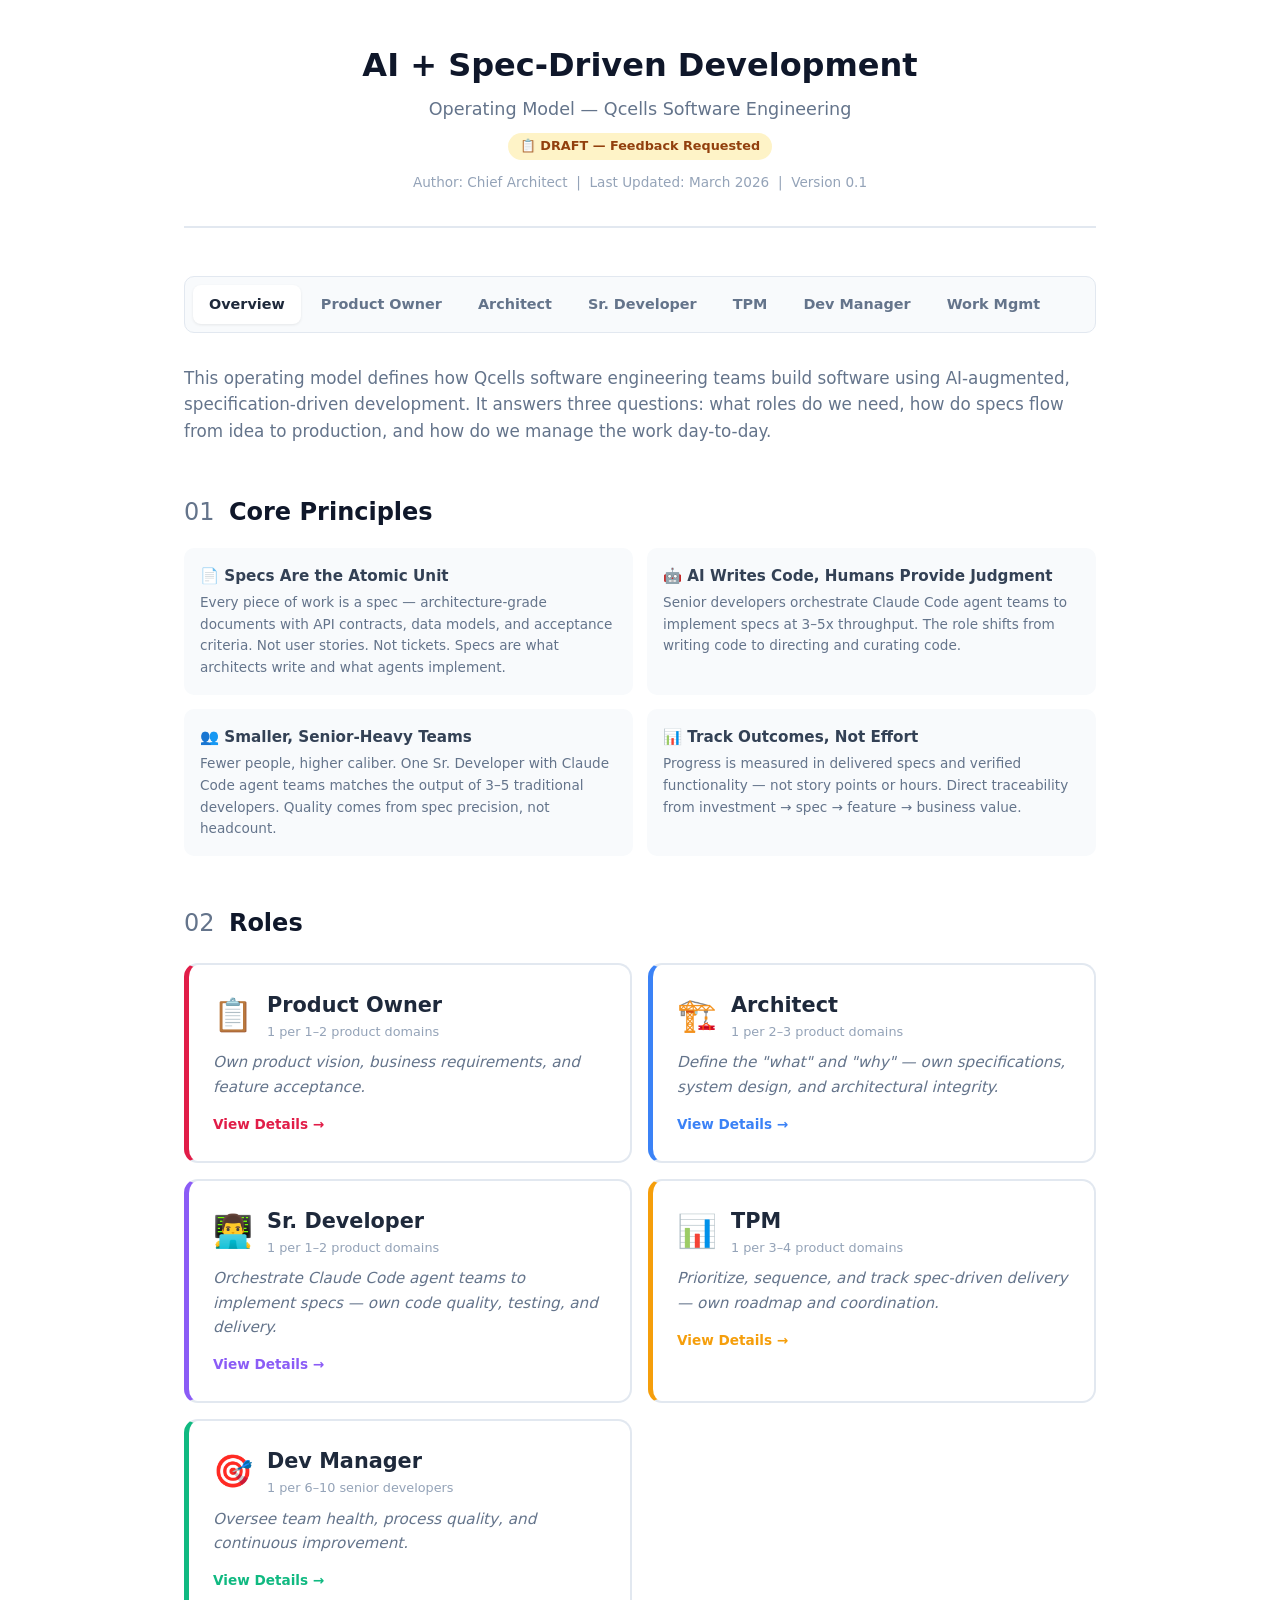
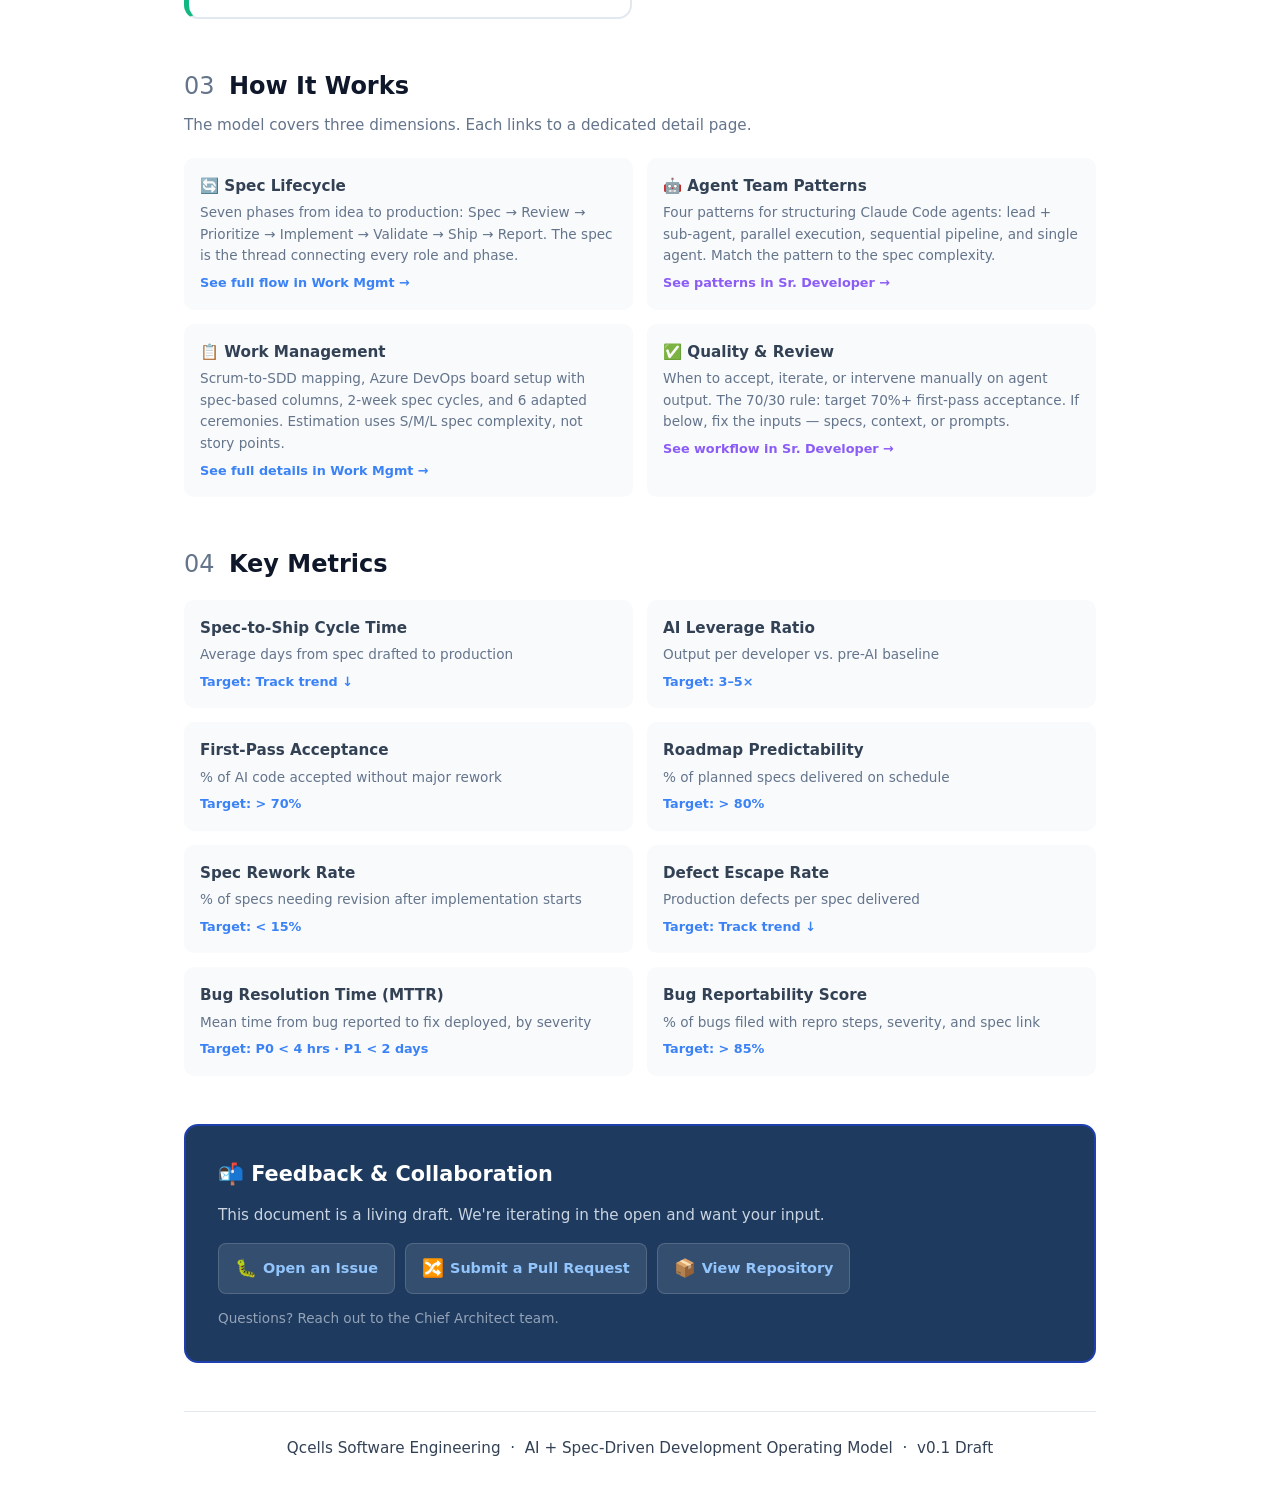
==== commit 22274453: "Redesign feedback section with prominent CTA and correct GitHub links Dark navy background with acti" ====
--- a/index.html
+++ b/index.html
@@ -139,12 +139,14 @@
 
 <!-- ============ FEEDBACK ============ -->
 <div class="feedback-section">
-  <h3>📬 How to Provide Feedback</h3>
-  <p style="margin-bottom: 10px;">This document is a living draft. We're iterating in the open and want your input.</p>
-  <p><strong>Option 1:</strong> Open a <a href="#" style="color:#1E40AF;">GitHub Issue</a> with your feedback, tagged with <code>operating-model</code>.</p>
-  <p><strong>Option 2:</strong> Submit a Pull Request with suggested changes directly to this document.</p>
-  <p><strong>Option 3:</strong> Comment inline using GitHub's PR review workflow on the <code>main</code> branch.</p>
-  <p style="margin-top: 12px; font-size: 0.85rem; color: #64748B;">Questions? Reach out to the Chief Architect team.</p>
+  <h3>📬 Feedback &amp; Collaboration</h3>
+  <p>This document is a living draft. We're iterating in the open and want your input.</p>
+  <div class="feedback-actions">
+    <a href="https://github.com/tonyguid/sdd-operating-model/issues/new?labels=operating-model" class="feedback-action"><span>🐛</span> Open an Issue</a>
+    <a href="https://github.com/tonyguid/sdd-operating-model/pulls" class="feedback-action"><span>🔀</span> Submit a Pull Request</a>
+    <a href="https://github.com/tonyguid/sdd-operating-model" class="feedback-action"><span>📦</span> View Repository</a>
+  </div>
+  <p style="margin-top: 14px; font-size: 0.85rem; color: #94A3B8;">Questions? Reach out to the Chief Architect team.</p>
 </div>
 
 <footer>
--- a/styles.css
+++ b/styles.css
@@ -118,10 +118,16 @@
 .compare-box p { font-size: 0.88rem; }
 
 /* Feedback Section */
-.feedback-section { background: #EFF6FF; border: 1px solid #BFDBFE; border-radius: 12px; padding: 24px; margin: 40px 0 0; }
-.feedback-section h3 { color: #1E40AF; margin: 0 0 8px; }
-.feedback-section p { color: #1E3A5F; font-size: 0.9rem; }
-.feedback-section code { background: #DBEAFE; padding: 2px 6px; border-radius: 4px; font-size: 0.85rem; }
+.feedback-section { background: #1E3A5F; border: 2px solid #1E40AF; border-radius: 14px; padding: 32px; margin: 48px 0 0; }
+.feedback-section h3 { color: #fff; margin: 0 0 12px; font-size: 1.3rem; }
+.feedback-section p { color: #CBD5E1; font-size: 0.95rem; }
+.feedback-section a { color: #93C5FD; font-weight: 600; }
+.feedback-section a:hover { color: #BFDBFE; }
+.feedback-section code { background: rgba(59,130,246,0.2); color: #93C5FD; padding: 2px 6px; border-radius: 4px; font-size: 0.85rem; }
+.feedback-section .feedback-actions { display: flex; flex-wrap: wrap; gap: 10px; margin-top: 16px; }
+.feedback-action { display: inline-flex; align-items: center; gap: 6px; background: rgba(255,255,255,0.1); border: 1px solid rgba(255,255,255,0.15); border-radius: 8px; padding: 10px 16px; color: #E2E8F0; font-size: 0.9rem; font-weight: 600; text-decoration: none; transition: background 0.2s, border-color 0.2s; }
+.feedback-action:hover { background: rgba(255,255,255,0.18); border-color: rgba(255,255,255,0.3); color: #fff; }
+.feedback-action span { font-size: 1.1rem; }
 
 /* Wide tables (ceremony/cadence, mapping tables) */
 .wide-table td:first-child { width: auto; text-align: left; }
